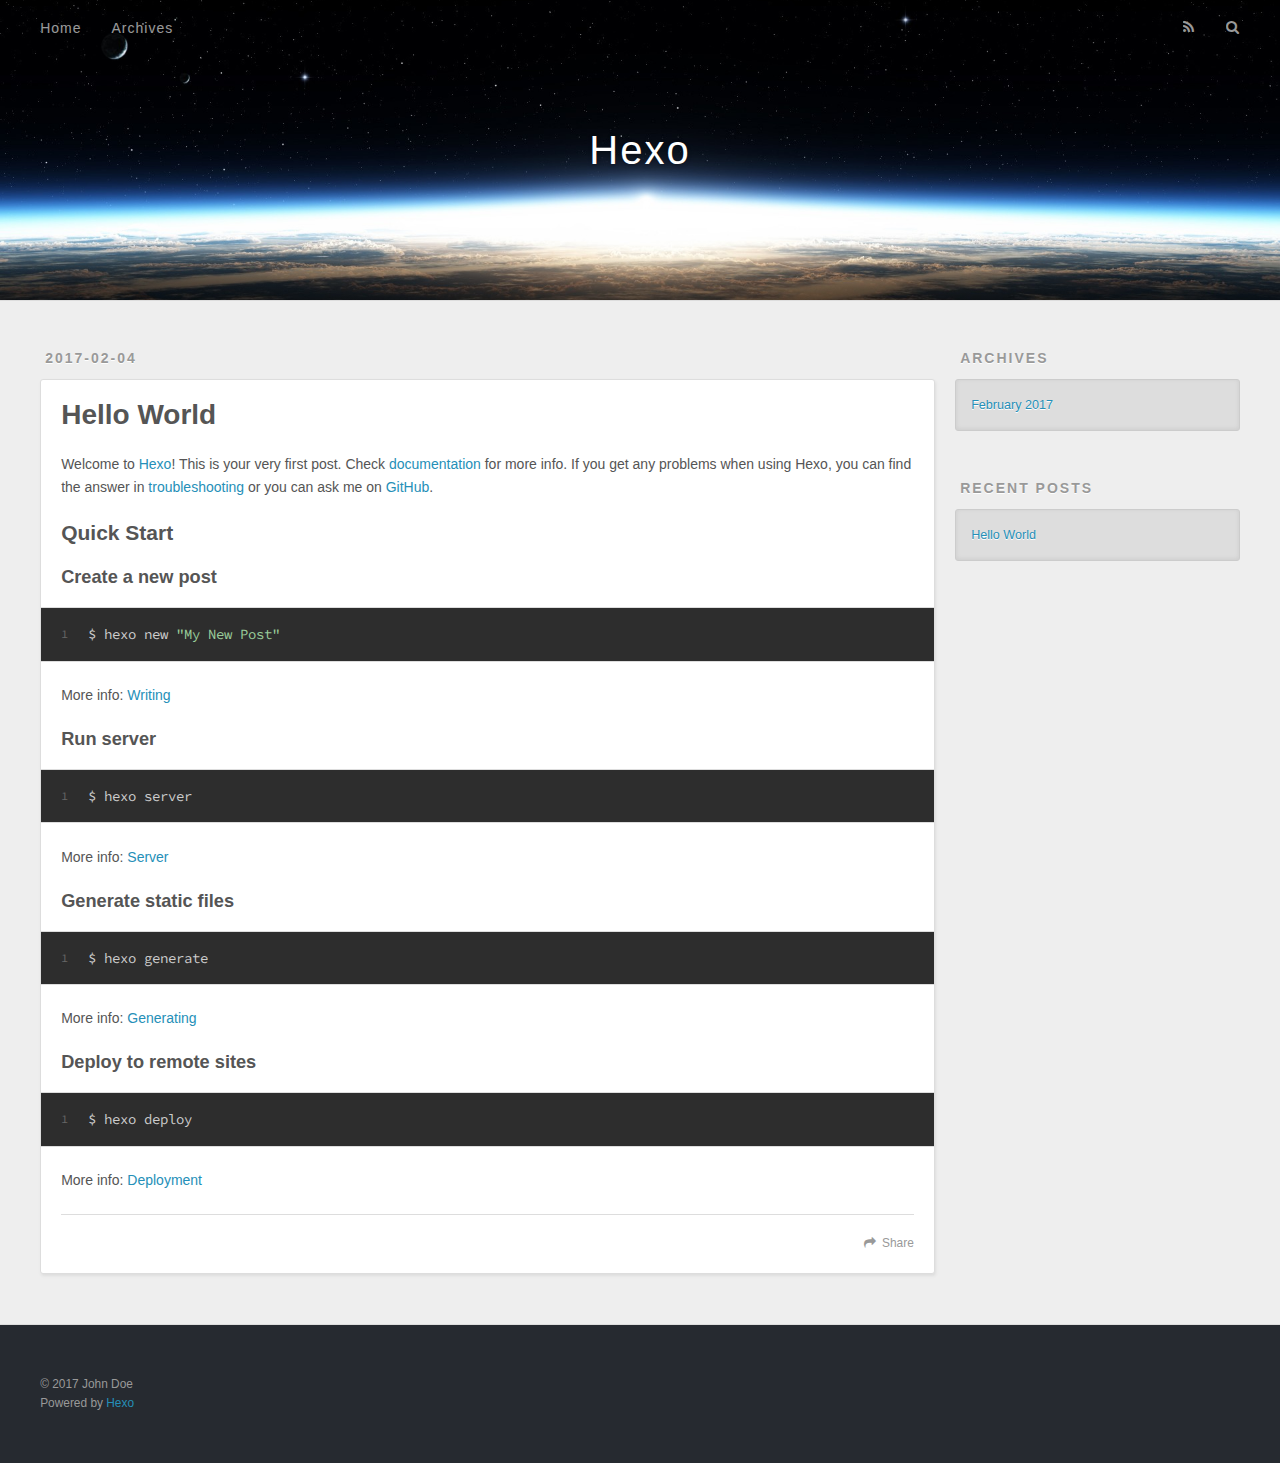
==== index.html @ 0892b1d1 "Site updated: 2017-02-04 20:42:36" ====
<!DOCTYPE html>
<html>
<head>
  <meta charset="utf-8">
  
  <title>Hexo</title>
  <meta name="viewport" content="width=device-width, initial-scale=1, maximum-scale=1">
  <meta property="og:type" content="website">
<meta property="og:title" content="Hexo">
<meta property="og:url" content="http://yoursite.com/index.html">
<meta property="og:site_name" content="Hexo">
<meta name="twitter:card" content="summary">
<meta name="twitter:title" content="Hexo">
  
    <link rel="alternate" href="/atom.xml" title="Hexo" type="application/atom+xml">
  
  
    <link rel="icon" href="/favicon.png">
  
  
    <link href="//fonts.googleapis.com/css?family=Source+Code+Pro" rel="stylesheet" type="text/css">
  
  <link rel="stylesheet" href="/css/style.css">
  

</head>

<body>
  <div id="container">
    <div id="wrap">
      <header id="header">
  <div id="banner"></div>
  <div id="header-outer" class="outer">
    <div id="header-title" class="inner">
      <h1 id="logo-wrap">
        <a href="/" id="logo">Hexo</a>
      </h1>
      
    </div>
    <div id="header-inner" class="inner">
      <nav id="main-nav">
        <a id="main-nav-toggle" class="nav-icon"></a>
        
          <a class="main-nav-link" href="/">Home</a>
        
          <a class="main-nav-link" href="/archives">Archives</a>
        
      </nav>
      <nav id="sub-nav">
        
          <a id="nav-rss-link" class="nav-icon" href="/atom.xml" title="RSS Feed"></a>
        
        <a id="nav-search-btn" class="nav-icon" title="Search"></a>
      </nav>
      <div id="search-form-wrap">
        <form action="//google.com/search" method="get" accept-charset="UTF-8" class="search-form"><input type="search" name="q" results="0" class="search-form-input" placeholder="Search"><button type="submit" class="search-form-submit">&#xF002;</button><input type="hidden" name="sitesearch" value="http://yoursite.com"></form>
      </div>
    </div>
  </div>
</header>
      <div class="outer">
        <section id="main">
  
    <article id="post-hello-world" class="article article-type-post" itemscope itemprop="blogPost">
  <div class="article-meta">
    <a href="/2017/02/04/hello-world/" class="article-date">
  <time datetime="2017-02-04T12:23:58.000Z" itemprop="datePublished">2017-02-04</time>
</a>
    
  </div>
  <div class="article-inner">
    
    
      <header class="article-header">
        
  
    <h1 itemprop="name">
      <a class="article-title" href="/2017/02/04/hello-world/">Hello World</a>
    </h1>
  

      </header>
    
    <div class="article-entry" itemprop="articleBody">
      
        <p>Welcome to <a href="https://hexo.io/" target="_blank" rel="external">Hexo</a>! This is your very first post. Check <a href="https://hexo.io/docs/" target="_blank" rel="external">documentation</a> for more info. If you get any problems when using Hexo, you can find the answer in <a href="https://hexo.io/docs/troubleshooting.html" target="_blank" rel="external">troubleshooting</a> or you can ask me on <a href="https://github.com/hexojs/hexo/issues" target="_blank" rel="external">GitHub</a>.</p>
<h2 id="Quick-Start"><a href="#Quick-Start" class="headerlink" title="Quick Start"></a>Quick Start</h2><h3 id="Create-a-new-post"><a href="#Create-a-new-post" class="headerlink" title="Create a new post"></a>Create a new post</h3><figure class="highlight bash"><table><tr><td class="gutter"><pre><div class="line">1</div></pre></td><td class="code"><pre><div class="line">$ hexo new <span class="string">"My New Post"</span></div></pre></td></tr></table></figure>
<p>More info: <a href="https://hexo.io/docs/writing.html" target="_blank" rel="external">Writing</a></p>
<h3 id="Run-server"><a href="#Run-server" class="headerlink" title="Run server"></a>Run server</h3><figure class="highlight bash"><table><tr><td class="gutter"><pre><div class="line">1</div></pre></td><td class="code"><pre><div class="line">$ hexo server</div></pre></td></tr></table></figure>
<p>More info: <a href="https://hexo.io/docs/server.html" target="_blank" rel="external">Server</a></p>
<h3 id="Generate-static-files"><a href="#Generate-static-files" class="headerlink" title="Generate static files"></a>Generate static files</h3><figure class="highlight bash"><table><tr><td class="gutter"><pre><div class="line">1</div></pre></td><td class="code"><pre><div class="line">$ hexo generate</div></pre></td></tr></table></figure>
<p>More info: <a href="https://hexo.io/docs/generating.html" target="_blank" rel="external">Generating</a></p>
<h3 id="Deploy-to-remote-sites"><a href="#Deploy-to-remote-sites" class="headerlink" title="Deploy to remote sites"></a>Deploy to remote sites</h3><figure class="highlight bash"><table><tr><td class="gutter"><pre><div class="line">1</div></pre></td><td class="code"><pre><div class="line">$ hexo deploy</div></pre></td></tr></table></figure>
<p>More info: <a href="https://hexo.io/docs/deployment.html" target="_blank" rel="external">Deployment</a></p>

      
    </div>
    <footer class="article-footer">
      <a data-url="http://yoursite.com/2017/02/04/hello-world/" data-id="ciyr8cd0h0000axyxjkwgjhy2" class="article-share-link">Share</a>
      
      
    </footer>
  </div>
  
</article>


  

</section>
        
          <aside id="sidebar">
  
    

  
    

  
    
  
    
  <div class="widget-wrap">
    <h3 class="widget-title">Archives</h3>
    <div class="widget">
      <ul class="archive-list"><li class="archive-list-item"><a class="archive-list-link" href="/archives/2017/02/">February 2017</a></li></ul>
    </div>
  </div>


  
    
  <div class="widget-wrap">
    <h3 class="widget-title">Recent Posts</h3>
    <div class="widget">
      <ul>
        
          <li>
            <a href="/2017/02/04/hello-world/">Hello World</a>
          </li>
        
      </ul>
    </div>
  </div>

  
</aside>
        
      </div>
      <footer id="footer">
  
  <div class="outer">
    <div id="footer-info" class="inner">
      &copy; 2017 John Doe<br>
      Powered by <a href="http://hexo.io/" target="_blank">Hexo</a>
    </div>
  </div>
</footer>
    </div>
    <nav id="mobile-nav">
  
    <a href="/" class="mobile-nav-link">Home</a>
  
    <a href="/archives" class="mobile-nav-link">Archives</a>
  
</nav>
    

<script src="//ajax.googleapis.com/ajax/libs/jquery/2.0.3/jquery.min.js"></script>


  <link rel="stylesheet" href="/fancybox/jquery.fancybox.css">
  <script src="/fancybox/jquery.fancybox.pack.js"></script>


<script src="/js/script.js"></script>

  </div>
</body>
</html>
---- css/style.css ----
body {
  width: 100%;
}
body:before,
body:after {
  content: "";
  display: table;
}
body:after {
  clear: both;
}
html,
body,
div,
span,
applet,
object,
iframe,
h1,
h2,
h3,
h4,
h5,
h6,
p,
blockquote,
pre,
a,
abbr,
acronym,
address,
big,
cite,
code,
del,
dfn,
em,
img,
ins,
kbd,
q,
s,
samp,
small,
strike,
strong,
sub,
sup,
tt,
var,
dl,
dt,
dd,
ol,
ul,
li,
fieldset,
form,
label,
legend,
table,
caption,
tbody,
tfoot,
thead,
tr,
th,
td {
  margin: 0;
  padding: 0;
  border: 0;
  outline: 0;
  font-weight: inherit;
  font-style: inherit;
  font-family: inherit;
  font-size: 100%;
  vertical-align: baseline;
}
body {
  line-height: 1;
  color: #000;
  background: #fff;
}
ol,
ul {
  list-style: none;
}
table {
  border-collapse: separate;
  border-spacing: 0;
  vertical-align: middle;
}
caption,
th,
td {
  text-align: left;
  font-weight: normal;
  vertical-align: middle;
}
a img {
  border: none;
}
input,
button {
  margin: 0;
  padding: 0;
}
input::-moz-focus-inner,
button::-moz-focus-inner {
  border: 0;
  padding: 0;
}
@font-face {
  font-family: FontAwesome;
  font-style: normal;
  font-weight: normal;
  src: url("fonts/fontawesome-webfont.eot?v=#4.0.3");
  src: url("fonts/fontawesome-webfont.eot?#iefix&v=#4.0.3") format("embedded-opentype"), url("fonts/fontawesome-webfont.woff?v=#4.0.3") format("woff"), url("fonts/fontawesome-webfont.ttf?v=#4.0.3") format("truetype"), url("fonts/fontawesome-webfont.svg#fontawesomeregular?v=#4.0.3") format("svg");
}
html,
body,
#container {
  height: 100%;
}
body {
  background: #eee;
  font: 14px "Helvetica Neue", Helvetica, Arial, sans-serif;
  -webkit-text-size-adjust: 100%;
}
.outer {
  max-width: 1220px;
  margin: 0 auto;
  padding: 0 20px;
}
.outer:before,
.outer:after {
  content: "";
  display: table;
}
.outer:after {
  clear: both;
}
.inner {
  display: inline;
  float: left;
  width: 98.33333333333333%;
  margin: 0 0.833333333333333%;
}
.left,
.alignleft {
  float: left;
}
.right,
.alignright {
  float: right;
}
.clear {
  clear: both;
}
#container {
  position: relative;
}
.mobile-nav-on {
  overflow: hidden;
}
#wrap {
  height: 100%;
  width: 100%;
  position: absolute;
  top: 0;
  left: 0;
  -webkit-transition: 0.2s ease-out;
  -moz-transition: 0.2s ease-out;
  -ms-transition: 0.2s ease-out;
  transition: 0.2s ease-out;
  z-index: 1;
  background: #eee;
}
.mobile-nav-on #wrap {
  left: 280px;
}
@media screen and (min-width: 768px) {
  #main {
    display: inline;
    float: left;
    width: 73.33333333333333%;
    margin: 0 0.833333333333333%;
  }
}
.article-date,
.article-category-link,
.archive-year,
.widget-title {
  text-decoration: none;
  text-transform: uppercase;
  letter-spacing: 2px;
  color: #999;
  margin-bottom: 1em;
  margin-left: 5px;
  line-height: 1em;
  text-shadow: 0 1px #fff;
  font-weight: bold;
}
.article-inner,
.archive-article-inner {
  background: #fff;
  -webkit-box-shadow: 1px 2px 3px #ddd;
  box-shadow: 1px 2px 3px #ddd;
  border: 1px solid #ddd;
  border-radius: 3px;
}
.article-entry h1,
.widget h1 {
  font-size: 2em;
}
.article-entry h2,
.widget h2 {
  font-size: 1.5em;
}
.article-entry h3,
.widget h3 {
  font-size: 1.3em;
}
.article-entry h4,
.widget h4 {
  font-size: 1.2em;
}
.article-entry h5,
.widget h5 {
  font-size: 1em;
}
.article-entry h6,
.widget h6 {
  font-size: 1em;
  color: #999;
}
.article-entry hr,
.widget hr {
  border: 1px dashed #ddd;
}
.article-entry strong,
.widget strong {
  font-weight: bold;
}
.article-entry em,
.widget em,
.article-entry cite,
.widget cite {
  font-style: italic;
}
.article-entry sup,
.widget sup,
.article-entry sub,
.widget sub {
  font-size: 0.75em;
  line-height: 0;
  position: relative;
  vertical-align: baseline;
}
.article-entry sup,
.widget sup {
  top: -0.5em;
}
.article-entry sub,
.widget sub {
  bottom: -0.2em;
}
.article-entry small,
.widget small {
  font-size: 0.85em;
}
.article-entry acronym,
.widget acronym,
.article-entry abbr,
.widget abbr {
  border-bottom: 1px dotted;
}
.article-entry ul,
.widget ul,
.article-entry ol,
.widget ol,
.article-entry dl,
.widget dl {
  margin: 0 20px;
  line-height: 1.6em;
}
.article-entry ul ul,
.widget ul ul,
.article-entry ol ul,
.widget ol ul,
.article-entry ul ol,
.widget ul ol,
.article-entry ol ol,
.widget ol ol {
  margin-top: 0;
  margin-bottom: 0;
}
.article-entry ul,
.widget ul {
  list-style: disc;
}
.article-entry ol,
.widget ol {
  list-style: decimal;
}
.article-entry dt,
.widget dt {
  font-weight: bold;
}
#header {
  height: 300px;
  position: relative;
  border-bottom: 1px solid #ddd;
}
#header:before,
#header:after {
  content: "";
  position: absolute;
  left: 0;
  right: 0;
  height: 40px;
}
#header:before {
  top: 0;
  background: -webkit-linear-gradient(rgba(0,0,0,0.2), transparent);
  background: -moz-linear-gradient(rgba(0,0,0,0.2), transparent);
  background: -ms-linear-gradient(rgba(0,0,0,0.2), transparent);
  background: linear-gradient(rgba(0,0,0,0.2), transparent);
}
#header:after {
  bottom: 0;
  background: -webkit-linear-gradient(transparent, rgba(0,0,0,0.2));
  background: -moz-linear-gradient(transparent, rgba(0,0,0,0.2));
  background: -ms-linear-gradient(transparent, rgba(0,0,0,0.2));
  background: linear-gradient(transparent, rgba(0,0,0,0.2));
}
#header-outer {
  height: 100%;
  position: relative;
}
#header-inner {
  position: relative;
  overflow: hidden;
}
#banner {
  position: absolute;
  top: 0;
  left: 0;
  width: 100%;
  height: 100%;
  background: url("images/banner.jpg") center #000;
  -webkit-background-size: cover;
  -moz-background-size: cover;
  background-size: cover;
  z-index: -1;
}
#header-title {
  text-align: center;
  height: 40px;
  position: absolute;
  top: 50%;
  left: 0;
  margin-top: -20px;
}
#logo,
#subtitle {
  text-decoration: none;
  color: #fff;
  font-weight: 300;
  text-shadow: 0 1px 4px rgba(0,0,0,0.3);
}
#logo {
  font-size: 40px;
  line-height: 40px;
  letter-spacing: 2px;
}
#subtitle {
  font-size: 16px;
  line-height: 16px;
  letter-spacing: 1px;
}
#subtitle-wrap {
  margin-top: 16px;
}
#main-nav {
  float: left;
  margin-left: -15px;
}
.nav-icon,
.main-nav-link {
  float: left;
  color: #fff;
  opacity: 0.6;
  text-decoration: none;
  text-shadow: 0 1px rgba(0,0,0,0.2);
  -webkit-transition: opacity 0.2s;
  -moz-transition: opacity 0.2s;
  -ms-transition: opacity 0.2s;
  transition: opacity 0.2s;
  display: block;
  padding: 20px 15px;
}
.nav-icon:hover,
.main-nav-link:hover {
  opacity: 1;
}
.nav-icon {
  font-family: FontAwesome;
  text-align: center;
  font-size: 14px;
  width: 14px;
  height: 14px;
  padding: 20px 15px;
  position: relative;
  cursor: pointer;
}
.main-nav-link {
  font-weight: 300;
  letter-spacing: 1px;
}
@media screen and (max-width: 479px) {
  .main-nav-link {
    display: none;
  }
}
#main-nav-toggle {
  display: none;
}
#main-nav-toggle:before {
  content: "\f0c9";
}
@media screen and (max-width: 479px) {
  #main-nav-toggle {
    display: block;
  }
}
#sub-nav {
  float: right;
  margin-right: -15px;
}
#nav-rss-link:before {
  content: "\f09e";
}
#nav-search-btn:before {
  content: "\f002";
}
#search-form-wrap {
  position: absolute;
  top: 15px;
  width: 150px;
  height: 30px;
  right: -150px;
  opacity: 0;
  -webkit-transition: 0.2s ease-out;
  -moz-transition: 0.2s ease-out;
  -ms-transition: 0.2s ease-out;
  transition: 0.2s ease-out;
}
#search-form-wrap.on {
  opacity: 1;
  right: 0;
}
@media screen and (max-width: 479px) {
  #search-form-wrap {
    width: 100%;
    right: -100%;
  }
}
.search-form {
  position: absolute;
  top: 0;
  left: 0;
  right: 0;
  background: #fff;
  padding: 5px 15px;
  border-radius: 15px;
  -webkit-box-shadow: 0 0 10px rgba(0,0,0,0.3);
  box-shadow: 0 0 10px rgba(0,0,0,0.3);
}
.search-form-input {
  border: none;
  background: none;
  color: #555;
  width: 100%;
  font: 13px "Helvetica Neue", Helvetica, Arial, sans-serif;
  outline: none;
}
.search-form-input::-webkit-search-results-decoration,
.search-form-input::-webkit-search-cancel-button {
  -webkit-appearance: none;
}
.search-form-submit {
  position: absolute;
  top: 50%;
  right: 10px;
  margin-top: -7px;
  font: 13px FontAwesome;
  border: none;
  background: none;
  color: #bbb;
  cursor: pointer;
}
.search-form-submit:hover,
.search-form-submit:focus {
  color: #777;
}
.article {
  margin: 50px 0;
}
.article-inner {
  overflow: hidden;
}
.article-meta:before,
.article-meta:after {
  content: "";
  display: table;
}
.article-meta:after {
  clear: both;
}
.article-date {
  float: left;
}
.article-category {
  float: left;
  line-height: 1em;
  color: #ccc;
  text-shadow: 0 1px #fff;
  margin-left: 8px;
}
.article-category:before {
  content: "\2022";
}
.article-category-link {
  margin: 0 12px 1em;
}
.article-header {
  padding: 20px 20px 0;
}
.article-title {
  text-decoration: none;
  font-size: 2em;
  font-weight: bold;
  color: #555;
  line-height: 1.1em;
  -webkit-transition: color 0.2s;
  -moz-transition: color 0.2s;
  -ms-transition: color 0.2s;
  transition: color 0.2s;
}
a.article-title:hover {
  color: #258fb8;
}
.article-entry {
  color: #555;
  padding: 0 20px;
}
.article-entry:before,
.article-entry:after {
  content: "";
  display: table;
}
.article-entry:after {
  clear: both;
}
.article-entry p,
.article-entry table {
  line-height: 1.6em;
  margin: 1.6em 0;
}
.article-entry h1,
.article-entry h2,
.article-entry h3,
.article-entry h4,
.article-entry h5,
.article-entry h6 {
  font-weight: bold;
}
.article-entry h1,
.article-entry h2,
.article-entry h3,
.article-entry h4,
.article-entry h5,
.article-entry h6 {
  line-height: 1.1em;
  margin: 1.1em 0;
}
.article-entry a {
  color: #258fb8;
  text-decoration: none;
}
.article-entry a:hover {
  text-decoration: underline;
}
.article-entry ul,
.article-entry ol,
.article-entry dl {
  margin-top: 1.6em;
  margin-bottom: 1.6em;
}
.article-entry img,
.article-entry video {
  max-width: 100%;
  height: auto;
  display: block;
  margin: auto;
}
.article-entry iframe {
  border: none;
}
.article-entry table {
  width: 100%;
  border-collapse: collapse;
  border-spacing: 0;
}
.article-entry th {
  font-weight: bold;
  border-bottom: 3px solid #ddd;
  padding-bottom: 0.5em;
}
.article-entry td {
  border-bottom: 1px solid #ddd;
  padding: 10px 0;
}
.article-entry blockquote {
  font-family: Georgia, "Times New Roman", serif;
  font-size: 1.4em;
  margin: 1.6em 20px;
  text-align: center;
}
.article-entry blockquote footer {
  font-size: 14px;
  margin: 1.6em 0;
  font-family: "Helvetica Neue", Helvetica, Arial, sans-serif;
}
.article-entry blockquote footer cite:before {
  content: "—";
  padding: 0 0.5em;
}
.article-entry .pullquote {
  text-align: left;
  width: 45%;
  margin: 0;
}
.article-entry .pullquote.left {
  margin-left: 0.5em;
  margin-right: 1em;
}
.article-entry .pullquote.right {
  margin-right: 0.5em;
  margin-left: 1em;
}
.article-entry .caption {
  color: #999;
  display: block;
  font-size: 0.9em;
  margin-top: 0.5em;
  position: relative;
  text-align: center;
}
.article-entry .video-container {
  position: relative;
  padding-top: 56.25%;
  height: 0;
  overflow: hidden;
}
.article-entry .video-container iframe,
.article-entry .video-container object,
.article-entry .video-container embed {
  position: absolute;
  top: 0;
  left: 0;
  width: 100%;
  height: 100%;
  margin-top: 0;
}
.article-more-link a {
  display: inline-block;
  line-height: 1em;
  padding: 6px 15px;
  border-radius: 15px;
  background: #eee;
  color: #999;
  text-shadow: 0 1px #fff;
  text-decoration: none;
}
.article-more-link a:hover {
  background: #258fb8;
  color: #fff;
  text-decoration: none;
  text-shadow: 0 1px #1e7293;
}
.article-footer {
  font-size: 0.85em;
  line-height: 1.6em;
  border-top: 1px solid #ddd;
  padding-top: 1.6em;
  margin: 0 20px 20px;
}
.article-footer:before,
.article-footer:after {
  content: "";
  display: table;
}
.article-footer:after {
  clear: both;
}
.article-footer a {
  color: #999;
  text-decoration: none;
}
.article-footer a:hover {
  color: #555;
}
.article-tag-list-item {
  float: left;
  margin-right: 10px;
}
.article-tag-list-link:before {
  content: "#";
}
.article-comment-link {
  float: right;
}
.article-comment-link:before {
  content: "\f075";
  font-family: FontAwesome;
  padding-right: 8px;
}
.article-share-link {
  cursor: pointer;
  float: right;
  margin-left: 20px;
}
.article-share-link:before {
  content: "\f064";
  font-family: FontAwesome;
  padding-right: 6px;
}
#article-nav {
  position: relative;
}
#article-nav:before,
#article-nav:after {
  content: "";
  display: table;
}
#article-nav:after {
  clear: both;
}
@media screen and (min-width: 768px) {
  #article-nav {
    margin: 50px 0;
  }
  #article-nav:before {
    width: 8px;
    height: 8px;
    position: absolute;
    top: 50%;
    left: 50%;
    margin-top: -4px;
    margin-left: -4px;
    content: "";
    border-radius: 50%;
    background: #ddd;
    -webkit-box-shadow: 0 1px 2px #fff;
    box-shadow: 0 1px 2px #fff;
  }
}
.article-nav-link-wrap {
  text-decoration: none;
  text-shadow: 0 1px #fff;
  color: #999;
  -webkit-box-sizing: border-box;
  -moz-box-sizing: border-box;
  box-sizing: border-box;
  margin-top: 50px;
  text-align: center;
  display: block;
}
.article-nav-link-wrap:hover {
  color: #555;
}
@media screen and (min-width: 768px) {
  .article-nav-link-wrap {
    width: 50%;
    margin-top: 0;
  }
}
@media screen and (min-width: 768px) {
  #article-nav-newer {
    float: left;
    text-align: right;
    padding-right: 20px;
  }
}
@media screen and (min-width: 768px) {
  #article-nav-older {
    float: right;
    text-align: left;
    padding-left: 20px;
  }
}
.article-nav-caption {
  text-transform: uppercase;
  letter-spacing: 2px;
  color: #ddd;
  line-height: 1em;
  font-weight: bold;
}
#article-nav-newer .article-nav-caption {
  margin-right: -2px;
}
.article-nav-title {
  font-size: 0.85em;
  line-height: 1.6em;
  margin-top: 0.5em;
}
.article-share-box {
  position: absolute;
  display: none;
  background: #fff;
  -webkit-box-shadow: 1px 2px 10px rgba(0,0,0,0.2);
  box-shadow: 1px 2px 10px rgba(0,0,0,0.2);
  border-radius: 3px;
  margin-left: -145px;
  overflow: hidden;
  z-index: 1;
}
.article-share-box.on {
  display: block;
}
.article-share-input {
  width: 100%;
  background: none;
  -webkit-box-sizing: border-box;
  -moz-box-sizing: border-box;
  box-sizing: border-box;
  font: 14px "Helvetica Neue", Helvetica, Arial, sans-serif;
  padding: 0 15px;
  color: #555;
  outline: none;
  border: 1px solid #ddd;
  border-radius: 3px 3px 0 0;
  height: 36px;
  line-height: 36px;
}
.article-share-links {
  background: #eee;
}
.article-share-links:before,
.article-share-links:after {
  content: "";
  display: table;
}
.article-share-links:after {
  clear: both;
}
.article-share-twitter,
.article-share-facebook,
.article-share-pinterest,
.article-share-google {
  width: 50px;
  height: 36px;
  display: block;
  float: left;
  position: relative;
  color: #999;
  text-shadow: 0 1px #fff;
}
.article-share-twitter:before,
.article-share-facebook:before,
.article-share-pinterest:before,
.article-share-google:before {
  font-size: 20px;
  font-family: FontAwesome;
  width: 20px;
  height: 20px;
  position: absolute;
  top: 50%;
  left: 50%;
  margin-top: -10px;
  margin-left: -10px;
  text-align: center;
}
.article-share-twitter:hover,
.article-share-facebook:hover,
.article-share-pinterest:hover,
.article-share-google:hover {
  color: #fff;
}
.article-share-twitter:before {
  content: "\f099";
}
.article-share-twitter:hover {
  background: #00aced;
  text-shadow: 0 1px #008abe;
}
.article-share-facebook:before {
  content: "\f09a";
}
.article-share-facebook:hover {
  background: #3b5998;
  text-shadow: 0 1px #2f477a;
}
.article-share-pinterest:before {
  content: "\f0d2";
}
.article-share-pinterest:hover {
  background: #cb2027;
  text-shadow: 0 1px #a21a1f;
}
.article-share-google:before {
  content: "\f0d5";
}
.article-share-google:hover {
  background: #dd4b39;
  text-shadow: 0 1px #be3221;
}
.article-gallery {
  background: #000;
  position: relative;
}
.article-gallery-photos {
  position: relative;
  overflow: hidden;
}
.article-gallery-img {
  display: none;
  max-width: 100%;
}
.article-gallery-img:first-child {
  display: block;
}
.article-gallery-img.loaded {
  position: absolute;
  display: block;
}
.article-gallery-img img {
  display: block;
  max-width: 100%;
  margin: 0 auto;
}
#comments {
  background: #fff;
  -webkit-box-shadow: 1px 2px 3px #ddd;
  box-shadow: 1px 2px 3px #ddd;
  padding: 20px;
  border: 1px solid #ddd;
  border-radius: 3px;
  margin: 50px 0;
}
#comments a {
  color: #258fb8;
}
.archives-wrap {
  margin: 50px 0;
}
.archives:before,
.archives:after {
  content: "";
  display: table;
}
.archives:after {
  clear: both;
}
.archive-year-wrap {
  margin-bottom: 1em;
}
.archives {
  -webkit-column-gap: 10px;
  -moz-column-gap: 10px;
  column-gap: 10px;
}
@media screen and (min-width: 480px) and (max-width: 767px) {
  .archives {
    -webkit-column-count: 2;
    -moz-column-count: 2;
    column-count: 2;
  }
}
@media screen and (min-width: 768px) {
  .archives {
    -webkit-column-count: 3;
    -moz-column-count: 3;
    column-count: 3;
  }
}
.archive-article {
  -webkit-column-break-inside: avoid;
  page-break-inside: avoid;
  overflow: hidden;
  break-inside: avoid-column;
}
.archive-article-inner {
  padding: 10px;
  margin-bottom: 15px;
}
.archive-article-title {
  text-decoration: none;
  font-weight: bold;
  color: #555;
  -webkit-transition: color 0.2s;
  -moz-transition: color 0.2s;
  -ms-transition: color 0.2s;
  transition: color 0.2s;
  line-height: 1.6em;
}
.archive-article-title:hover {
  color: #258fb8;
}
.archive-article-footer {
  margin-top: 1em;
}
.archive-article-date {
  color: #999;
  text-decoration: none;
  font-size: 0.85em;
  line-height: 1em;
  margin-bottom: 0.5em;
  display: block;
}
#page-nav {
  margin: 50px auto;
  background: #fff;
  -webkit-box-shadow: 1px 2px 3px #ddd;
  box-shadow: 1px 2px 3px #ddd;
  border: 1px solid #ddd;
  border-radius: 3px;
  text-align: center;
  color: #999;
  overflow: hidden;
}
#page-nav:before,
#page-nav:after {
  content: "";
  display: table;
}
#page-nav:after {
  clear: both;
}
#page-nav a,
#page-nav span {
  padding: 10px 20px;
  line-height: 1;
  height: 2ex;
}
#page-nav a {
  color: #999;
  text-decoration: none;
}
#page-nav a:hover {
  background: #999;
  color: #fff;
}
#page-nav .prev {
  float: left;
}
#page-nav .next {
  float: right;
}
#page-nav .page-number {
  display: inline-block;
}
@media screen and (max-width: 479px) {
  #page-nav .page-number {
    display: none;
  }
}
#page-nav .current {
  color: #555;
  font-weight: bold;
}
#page-nav .space {
  color: #ddd;
}
#footer {
  background: #262a30;
  padding: 50px 0;
  border-top: 1px solid #ddd;
  color: #999;
}
#footer a {
  color: #258fb8;
  text-decoration: none;
}
#footer a:hover {
  text-decoration: underline;
}
#footer-info {
  line-height: 1.6em;
  font-size: 0.85em;
}
.article-entry pre,
.article-entry .highlight {
  background: #2d2d2d;
  margin: 0 -20px;
  padding: 15px 20px;
  border-style: solid;
  border-color: #ddd;
  border-width: 1px 0;
  overflow: auto;
  color: #ccc;
  line-height: 22.400000000000002px;
}
.article-entry .highlight .gutter pre,
.article-entry .gist .gist-file .gist-data .line-numbers {
  color: #666;
  font-size: 0.85em;
}
.article-entry pre,
.article-entry code {
  font-family: "Source Code Pro", Consolas, Monaco, Menlo, Consolas, monospace;
}
.article-entry code {
  background: #eee;
  text-shadow: 0 1px #fff;
  padding: 0 0.3em;
}
.article-entry pre code {
  background: none;
  text-shadow: none;
  padding: 0;
}
.article-entry .highlight pre {
  border: none;
  margin: 0;
  padding: 0;
}
.article-entry .highlight table {
  margin: 0;
  width: auto;
}
.article-entry .highlight td {
  border: none;
  padding: 0;
}
.article-entry .highlight figcaption {
  font-size: 0.85em;
  color: #999;
  line-height: 1em;
  margin-bottom: 1em;
}
.article-entry .highlight figcaption:before,
.article-entry .highlight figcaption:after {
  content: "";
  display: table;
}
.article-entry .highlight figcaption:after {
  clear: both;
}
.article-entry .highlight figcaption a {
  float: right;
}
.article-entry .highlight .gutter pre {
  text-align: right;
  padding-right: 20px;
}
.article-entry .highlight .line {
  height: 22.400000000000002px;
}
.article-entry .highlight .line.marked {
  background: #515151;
}
.article-entry .gist {
  margin: 0 -20px;
  border-style: solid;
  border-color: #ddd;
  border-width: 1px 0;
  background: #2d2d2d;
  padding: 15px 20px 15px 0;
}
.article-entry .gist .gist-file {
  border: none;
  font-family: "Source Code Pro", Consolas, Monaco, Menlo, Consolas, monospace;
  margin: 0;
}
.article-entry .gist .gist-file .gist-data {
  background: none;
  border: none;
}
.article-entry .gist .gist-file .gist-data .line-numbers {
  background: none;
  border: none;
  padding: 0 20px 0 0;
}
.article-entry .gist .gist-file .gist-data .line-data {
  padding: 0 !important;
}
.article-entry .gist .gist-file .highlight {
  margin: 0;
  padding: 0;
  border: none;
}
.article-entry .gist .gist-file .gist-meta {
  background: #2d2d2d;
  color: #999;
  font: 0.85em "Helvetica Neue", Helvetica, Arial, sans-serif;
  text-shadow: 0 0;
  padding: 0;
  margin-top: 1em;
  margin-left: 20px;
}
.article-entry .gist .gist-file .gist-meta a {
  color: #258fb8;
  font-weight: normal;
}
.article-entry .gist .gist-file .gist-meta a:hover {
  text-decoration: underline;
}
pre .comment,
pre .title {
  color: #999;
}
pre .variable,
pre .attribute,
pre .tag,
pre .regexp,
pre .ruby .constant,
pre .xml .tag .title,
pre .xml .pi,
pre .xml .doctype,
pre .html .doctype,
pre .css .id,
pre .css .class,
pre .css .pseudo {
  color: #f2777a;
}
pre .number,
pre .preprocessor,
pre .built_in,
pre .literal,
pre .params,
pre .constant {
  color: #f99157;
}
pre .class,
pre .ruby .class .title,
pre .css .rules .attribute {
  color: #9c9;
}
pre .string,
pre .value,
pre .inheritance,
pre .header,
pre .ruby .symbol,
pre .xml .cdata {
  color: #9c9;
}
pre .css .hexcolor {
  color: #6cc;
}
pre .function,
pre .python .decorator,
pre .python .title,
pre .ruby .function .title,
pre .ruby .title .keyword,
pre .perl .sub,
pre .javascript .title,
pre .coffeescript .title {
  color: #69c;
}
pre .keyword,
pre .javascript .function {
  color: #c9c;
}
@media screen and (max-width: 479px) {
  #mobile-nav {
    position: absolute;
    top: 0;
    left: 0;
    width: 280px;
    height: 100%;
    background: #191919;
    border-right: 1px solid #fff;
  }
}
@media screen and (max-width: 479px) {
  .mobile-nav-link {
    display: block;
    color: #999;
    text-decoration: none;
    padding: 15px 20px;
    font-weight: bold;
  }
  .mobile-nav-link:hover {
    color: #fff;
  }
}
@media screen and (min-width: 768px) {
  #sidebar {
    display: inline;
    float: left;
    width: 23.333333333333332%;
    margin: 0 0.833333333333333%;
  }
}
.widget-wrap {
  margin: 50px 0;
}
.widget {
  color: #777;
  text-shadow: 0 1px #fff;
  background: #ddd;
  -webkit-box-shadow: 0 -1px 4px #ccc inset;
  box-shadow: 0 -1px 4px #ccc inset;
  border: 1px solid #ccc;
  padding: 15px;
  border-radius: 3px;
}
.widget a {
  color: #258fb8;
  text-decoration: none;
}
.widget a:hover {
  text-decoration: underline;
}
.widget ul ul,
.widget ol ul,
.widget dl ul,
.widget ul ol,
.widget ol ol,
.widget dl ol,
.widget ul dl,
.widget ol dl,
.widget dl dl {
  margin-left: 15px;
  list-style: disc;
}
.widget {
  line-height: 1.6em;
  word-wrap: break-word;
  font-size: 0.9em;
}
.widget ul,
.widget ol {
  list-style: none;
  margin: 0;
}
.widget ul ul,
.widget ol ul,
.widget ul ol,
.widget ol ol {
  margin: 0 20px;
}
.widget ul ul,
.widget ol ul {
  list-style: disc;
}
.widget ul ol,
.widget ol ol {
  list-style: decimal;
}
.category-list-count,
.tag-list-count,
.archive-list-count {
  padding-left: 5px;
  color: #999;
  font-size: 0.85em;
}
.category-list-count:before,
.tag-list-count:before,
.archive-list-count:before {
  content: "(";
}
.category-list-count:after,
.tag-list-count:after,
.archive-list-count:after {
  content: ")";
}
.tagcloud a {
  margin-right: 5px;
  display: inline-block;
}
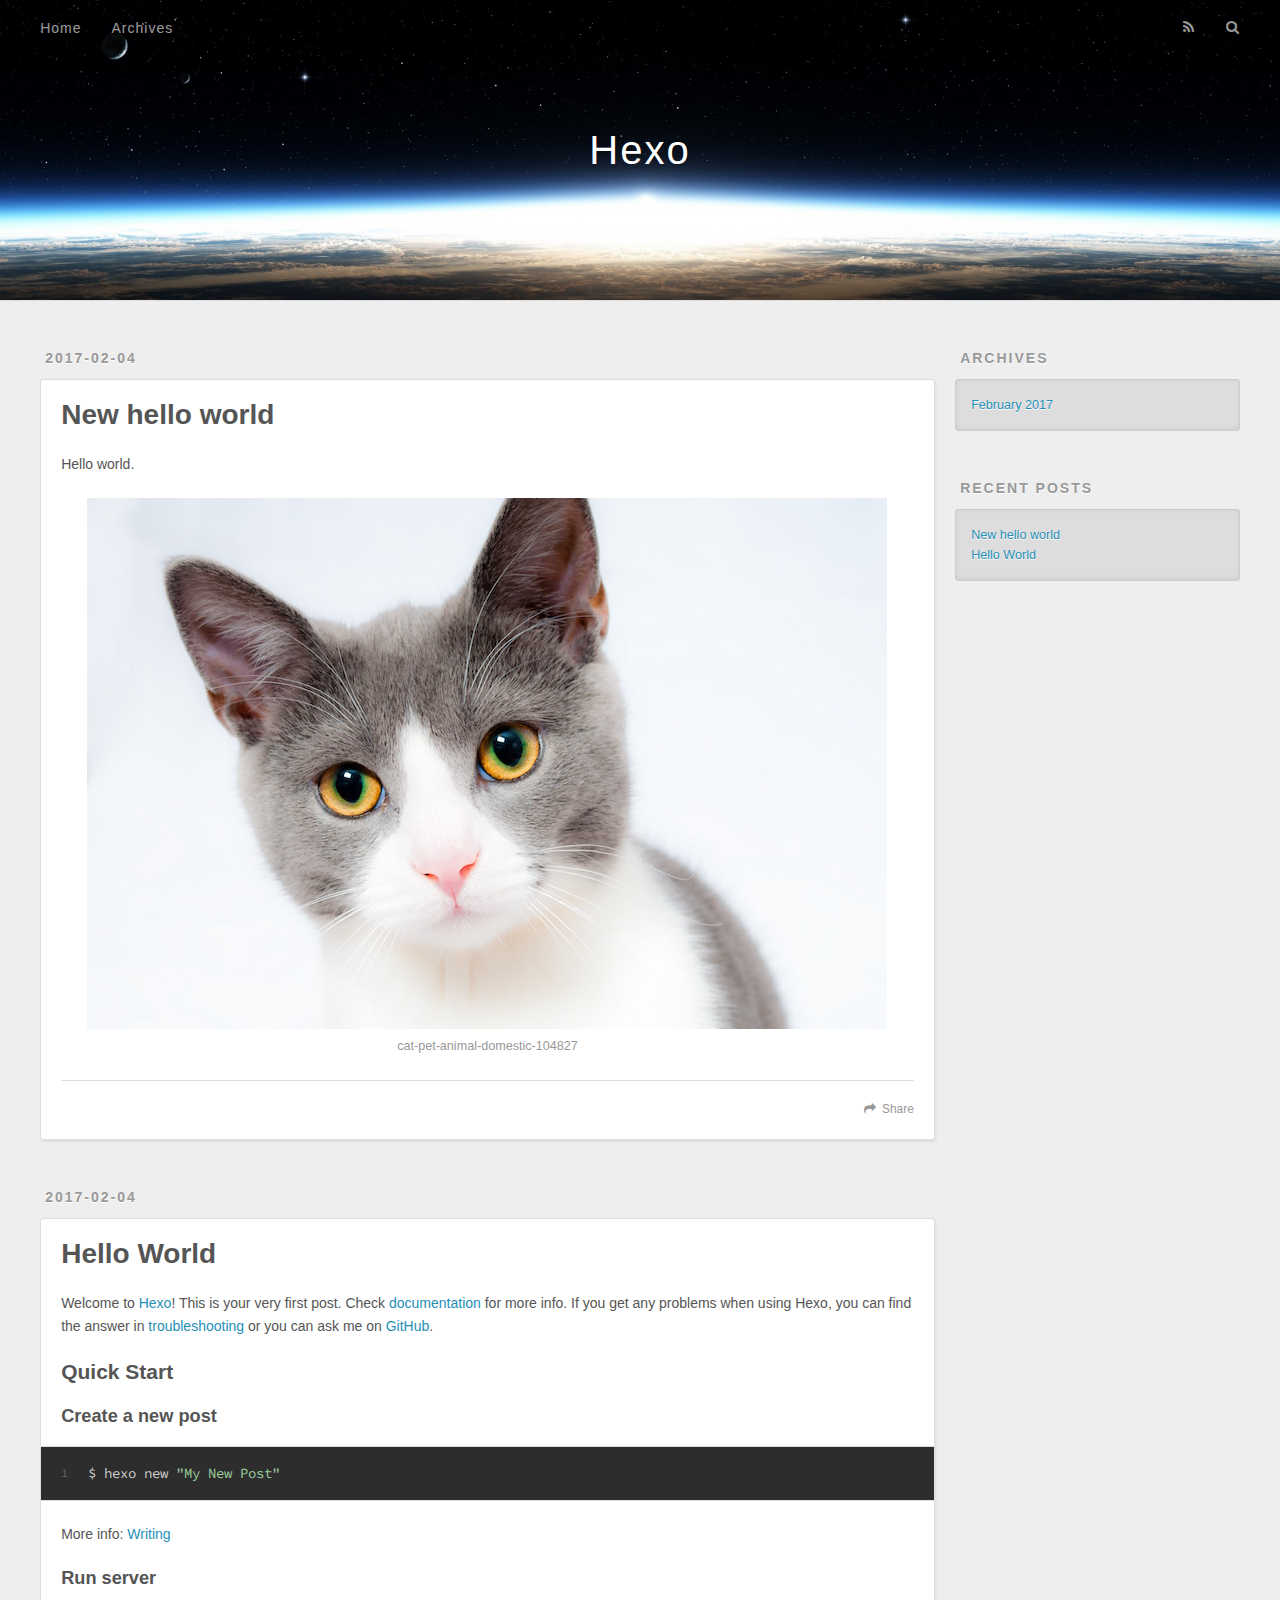
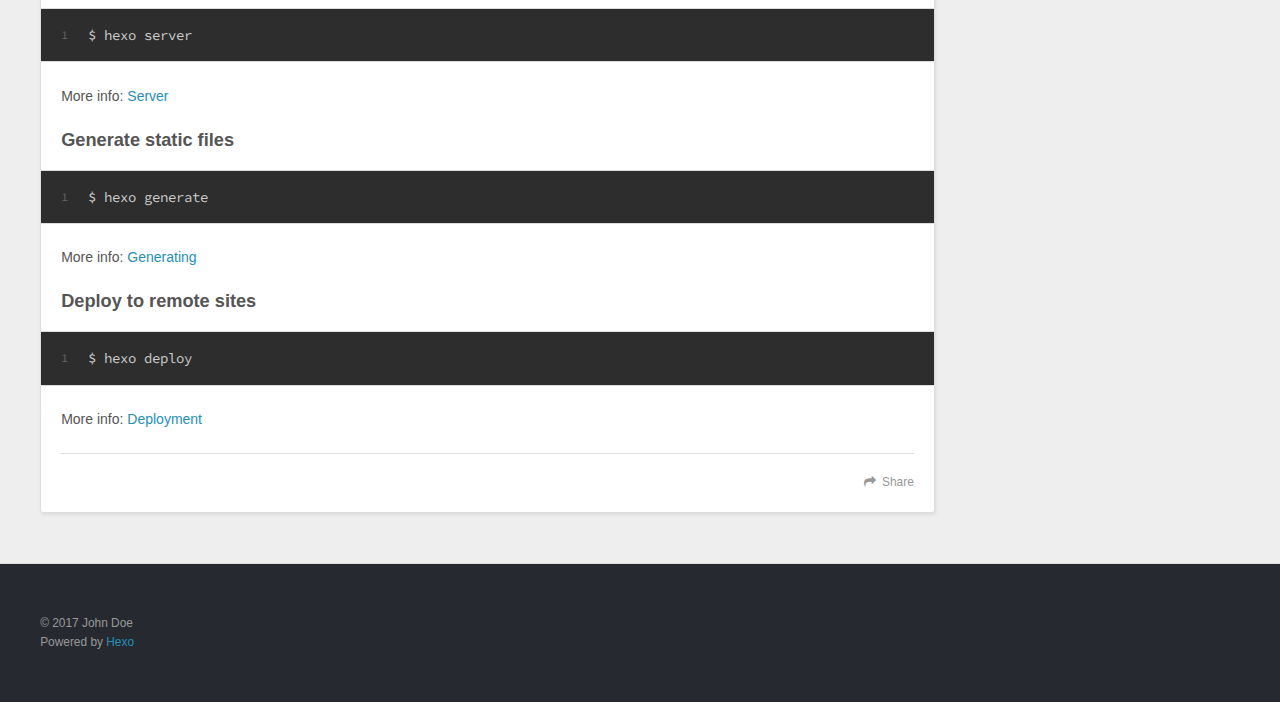
==== commit a2543c0e: "Site updated: 2017-02-04 21:02:53" ====
--- a/index.html
+++ b/index.html
@@ -61,6 +61,44 @@
       <div class="outer">
         <section id="main">
   
+    <article id="post-new-hello-world" class="article article-type-post" itemscope itemprop="blogPost">
+  <div class="article-meta">
+    <a href="/2017/02/04/new-hello-world/" class="article-date">
+  <time datetime="2017-02-04T12:48:55.000Z" itemprop="datePublished">2017-02-04</time>
+</a>
+    
+  </div>
+  <div class="article-inner">
+    
+    
+      <header class="article-header">
+        
+  
+    <h1 itemprop="name">
+      <a class="article-title" href="/2017/02/04/new-hello-world/">New hello world</a>
+    </h1>
+  
+
+      </header>
+    
+    <div class="article-entry" itemprop="articleBody">
+      
+        <p>Hello world. </p>
+<p><img src="/media/cat-pet-animal-domestic-104827.jpeg" alt="cat-pet-animal-domestic-104827"></p>
+
+      
+    </div>
+    <footer class="article-footer">
+      <a data-url="http://yoursite.com/2017/02/04/new-hello-world/" data-id="ciyr92g5b0001lnyxnu69ww7y" class="article-share-link">Share</a>
+      
+      
+    </footer>
+  </div>
+  
+</article>
+
+
+  
     <article id="post-hello-world" class="article article-type-post" itemscope itemprop="blogPost">
   <div class="article-meta">
     <a href="/2017/02/04/hello-world/" class="article-date">
@@ -96,7 +134,7 @@
       
     </div>
     <footer class="article-footer">
-      <a data-url="http://yoursite.com/2017/02/04/hello-world/" data-id="ciyr8cd0h0000axyxjkwgjhy2" class="article-share-link">Share</a>
+      <a data-url="http://yoursite.com/2017/02/04/hello-world/" data-id="ciyr92g570000lnyxqb4a5qzx" class="article-share-link">Share</a>
       
       
     </footer>
@@ -136,6 +174,10 @@
       <ul>
         
           <li>
+            <a href="/2017/02/04/new-hello-world/">New hello world</a>
+          </li>
+        
+          <li>
             <a href="/2017/02/04/hello-world/">Hello World</a>
           </li>
         
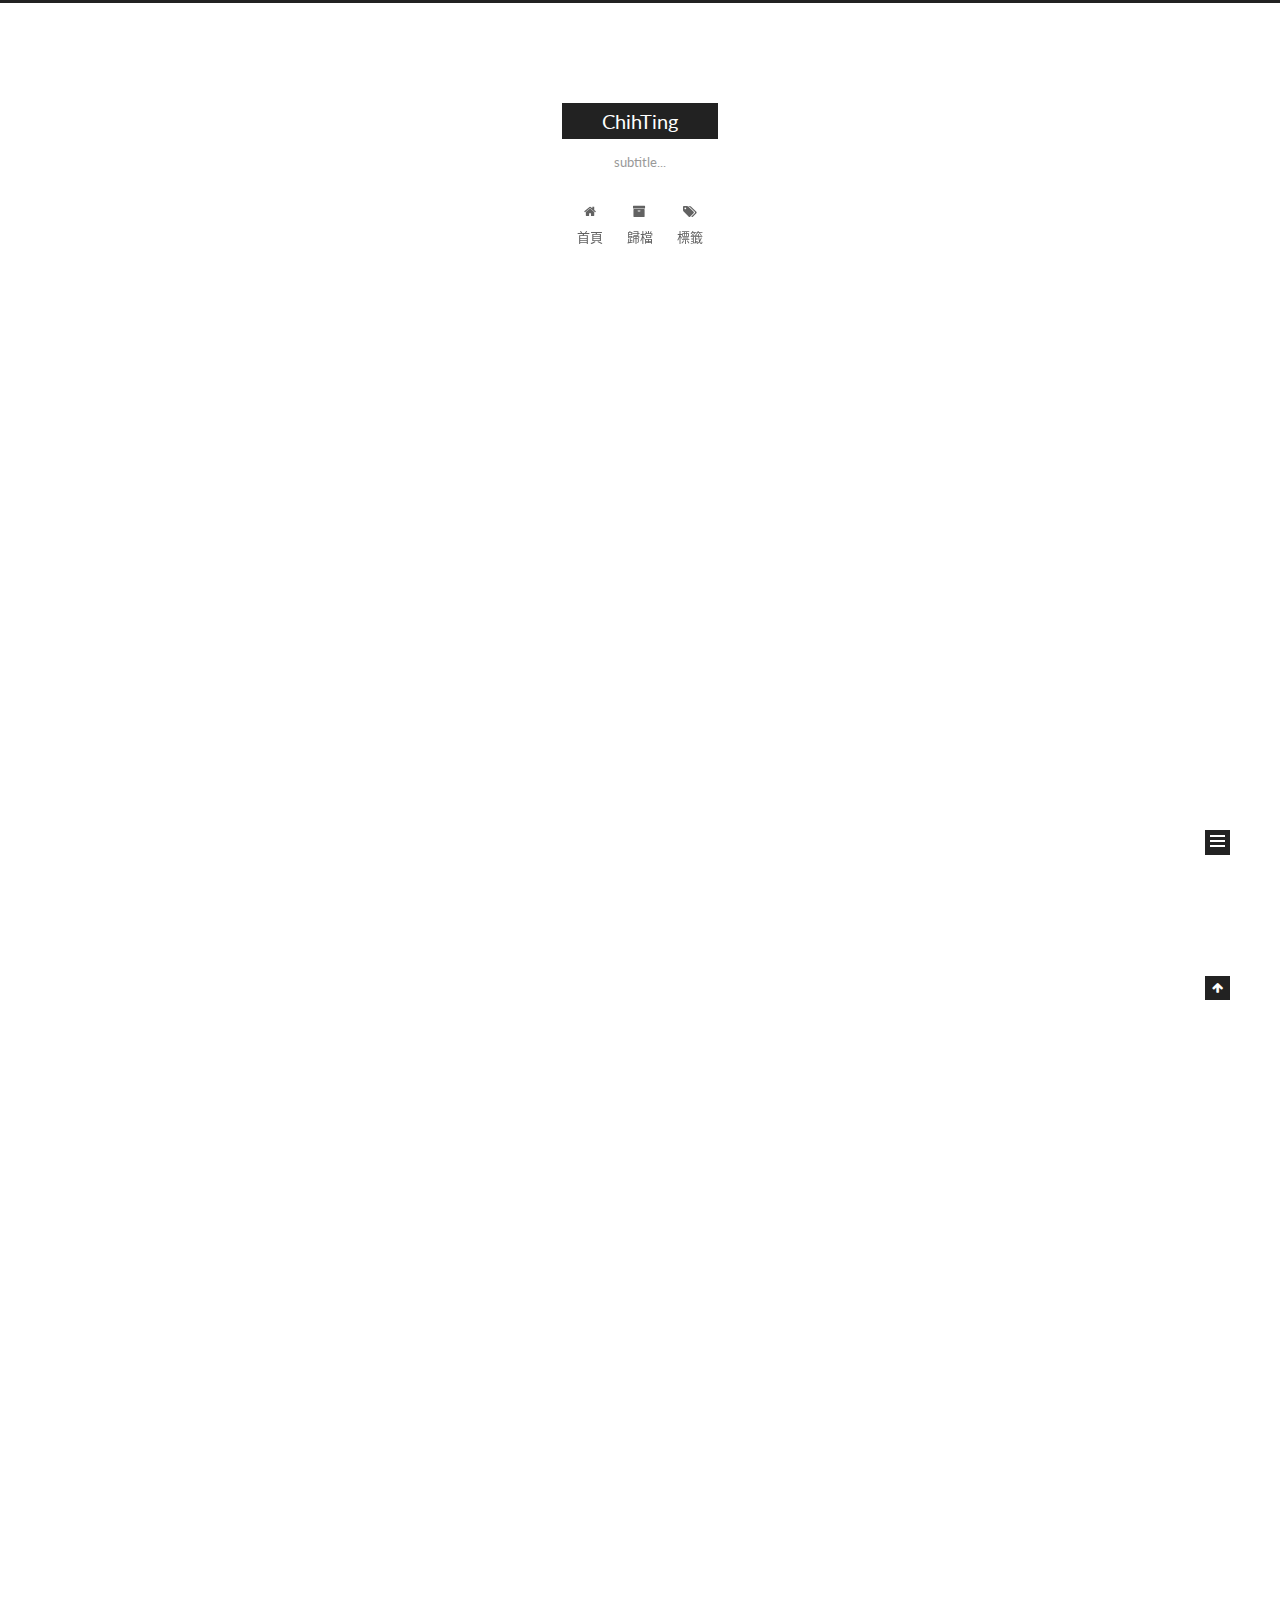
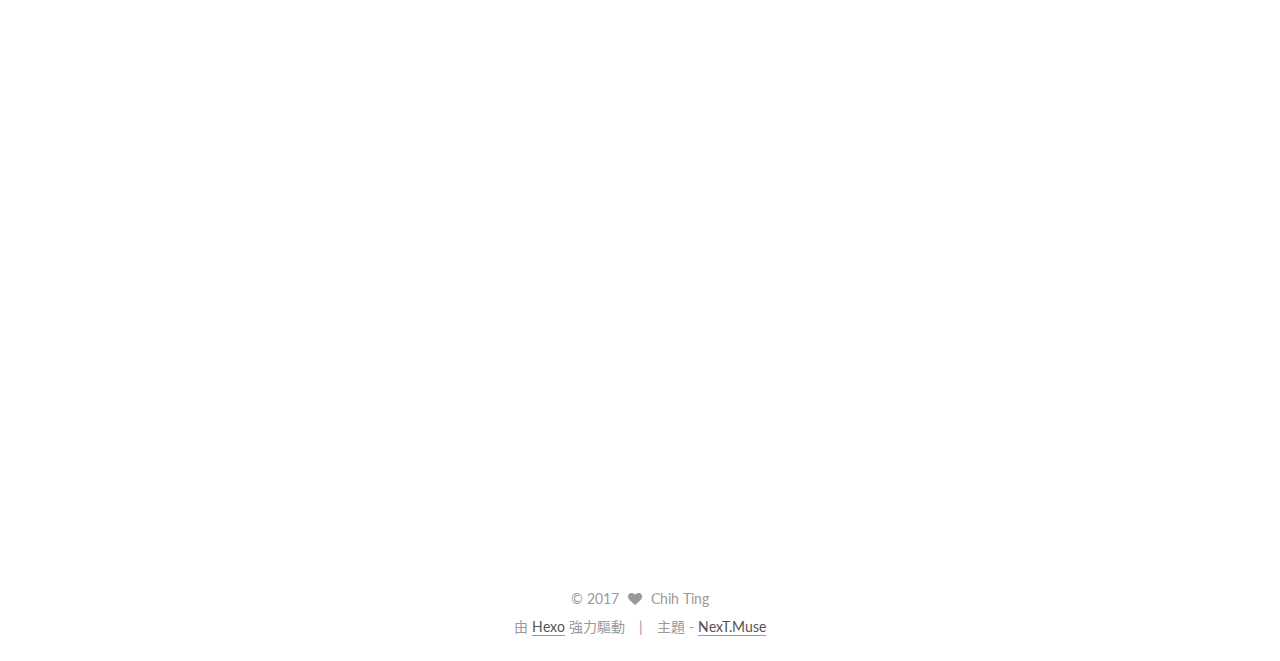
==== commit b3e585f9: "Site updated: 2017-02-04 21:16:15" ====
--- a/index.html
+++ b/index.html
@@ -1,127 +1,447 @@
-<!DOCTYPE html>
-<html>
+<!doctype html>
+
+
+
+  
+
+
+<html class="theme-next muse use-motion" lang="zh-tw">
 <head>
-  <meta charset="utf-8">
-  
-  <title>Hexo</title>
-  <meta name="viewport" content="width=device-width, initial-scale=1, maximum-scale=1">
-  <meta property="og:type" content="website">
-<meta property="og:title" content="Hexo">
+  <meta charset="UTF-8"/>
+<meta http-equiv="X-UA-Compatible" content="IE=edge" />
+<meta name="viewport" content="width=device-width, initial-scale=1, maximum-scale=1"/>
+
+
+
+<meta http-equiv="Cache-Control" content="no-transform" />
+<meta http-equiv="Cache-Control" content="no-siteapp" />
+
+
+
+
+
+
+
+
+
+
+
+
+  
+  
+  <link href="/lib/fancybox/source/jquery.fancybox.css?v=2.1.5" rel="stylesheet" type="text/css" />
+
+
+
+
+  
+  
+  
+  
+
+  
+    
+    
+  
+
+  
+
+  
+
+  
+
+  
+
+  
+    
+    
+    <link href="//fonts.googleapis.com/css?family=Lato:300,300italic,400,400italic,700,700italic&subset=latin,latin-ext" rel="stylesheet" type="text/css">
+  
+
+
+
+
+
+
+<link href="/lib/font-awesome/css/font-awesome.min.css?v=4.6.2" rel="stylesheet" type="text/css" />
+
+<link href="/css/main.css?v=5.1.0" rel="stylesheet" type="text/css" />
+
+
+  <meta name="keywords" content="Hexo, NexT" />
+
+
+
+
+
+
+
+
+  <link rel="shortcut icon" type="image/x-icon" href="/favicon.ico?v=5.1.0" />
+
+
+
+
+
+
+<meta name="description" content="description...">
+<meta property="og:type" content="website">
+<meta property="og:title" content="ChihTing">
 <meta property="og:url" content="http://yoursite.com/index.html">
-<meta property="og:site_name" content="Hexo">
+<meta property="og:site_name" content="ChihTing">
+<meta property="og:description" content="description...">
 <meta name="twitter:card" content="summary">
-<meta name="twitter:title" content="Hexo">
-  
-    <link rel="alternate" href="/atom.xml" title="Hexo" type="application/atom+xml">
-  
-  
-    <link rel="icon" href="/favicon.png">
-  
-  
-    <link href="//fonts.googleapis.com/css?family=Source+Code+Pro" rel="stylesheet" type="text/css">
-  
-  <link rel="stylesheet" href="/css/style.css">
-  
-
+<meta name="twitter:title" content="ChihTing">
+<meta name="twitter:description" content="description...">
+
+
+
+<script type="text/javascript" id="hexo.configurations">
+  var NexT = window.NexT || {};
+  var CONFIG = {
+    root: '/',
+    scheme: 'Muse',
+    sidebar: {"position":"left","display":"post"},
+    fancybox: true,
+    motion: true,
+    duoshuo: {
+      userId: '0',
+      author: '博主'
+    },
+    algolia: {
+      applicationID: '',
+      apiKey: '',
+      indexName: '',
+      hits: {"per_page":10},
+      labels: {"input_placeholder":"Search for Posts","hits_empty":"We didn't find any results for the search: ${query}","hits_stats":"${hits} results found in ${time} ms"}
+    }
+  };
+</script>
+
+
+
+  <link rel="canonical" href="http://yoursite.com/"/>
+
+
+
+
+
+  <title> ChihTing </title>
 </head>
 
-<body>
-  <div id="container">
-    <div id="wrap">
-      <header id="header">
-  <div id="banner"></div>
-  <div id="header-outer" class="outer">
-    <div id="header-title" class="inner">
-      <h1 id="logo-wrap">
-        <a href="/" id="logo">Hexo</a>
-      </h1>
-      
-    </div>
-    <div id="header-inner" class="inner">
-      <nav id="main-nav">
-        <a id="main-nav-toggle" class="nav-icon"></a>
-        
-          <a class="main-nav-link" href="/">Home</a>
-        
-          <a class="main-nav-link" href="/archives">Archives</a>
-        
-      </nav>
-      <nav id="sub-nav">
-        
-          <a id="nav-rss-link" class="nav-icon" href="/atom.xml" title="RSS Feed"></a>
-        
-        <a id="nav-search-btn" class="nav-icon" title="Search"></a>
-      </nav>
-      <div id="search-form-wrap">
-        <form action="//google.com/search" method="get" accept-charset="UTF-8" class="search-form"><input type="search" name="q" results="0" class="search-form-input" placeholder="Search"><button type="submit" class="search-form-submit">&#xF002;</button><input type="hidden" name="sitesearch" value="http://yoursite.com"></form>
-      </div>
-    </div>
+<body itemscope itemtype="http://schema.org/WebPage" lang="zh-tw">
+
+  
+
+
+
+
+
+
+
+
+
+
+  
+  
+    
+  
+
+  <div class="container one-collumn sidebar-position-left 
+   page-home 
+ ">
+    <div class="headband"></div>
+
+    <header id="header" class="header" itemscope itemtype="http://schema.org/WPHeader">
+      <div class="header-inner"><div class="site-meta ">
+  
+
+  <div class="custom-logo-site-title">
+    <a href="/"  class="brand" rel="start">
+      <span class="logo-line-before"><i></i></span>
+      <span class="site-title">ChihTing</span>
+      <span class="logo-line-after"><i></i></span>
+    </a>
   </div>
-</header>
-      <div class="outer">
-        <section id="main">
-  
-    <article id="post-new-hello-world" class="article article-type-post" itemscope itemprop="blogPost">
-  <div class="article-meta">
-    <a href="/2017/02/04/new-hello-world/" class="article-date">
-  <time datetime="2017-02-04T12:48:55.000Z" itemprop="datePublished">2017-02-04</time>
-</a>
-    
-  </div>
-  <div class="article-inner">
-    
-    
-      <header class="article-header">
-        
-  
-    <h1 itemprop="name">
-      <a class="article-title" href="/2017/02/04/new-hello-world/">New hello world</a>
-    </h1>
-  
-
+    
+      <p class="site-subtitle">subtitle...</p>
+    
+</div>
+
+<div class="site-nav-toggle">
+  <button>
+    <span class="btn-bar"></span>
+    <span class="btn-bar"></span>
+    <span class="btn-bar"></span>
+  </button>
+</div>
+
+<nav class="site-nav">
+  
+
+  
+    <ul id="menu" class="menu">
+      
+        
+        <li class="menu-item menu-item-home">
+          <a href="/" rel="section">
+            
+              <i class="menu-item-icon fa fa-fw fa-home"></i> <br />
+            
+            首頁
+          </a>
+        </li>
+      
+        
+        <li class="menu-item menu-item-archives">
+          <a href="/archives" rel="section">
+            
+              <i class="menu-item-icon fa fa-fw fa-archive"></i> <br />
+            
+            歸檔
+          </a>
+        </li>
+      
+        
+        <li class="menu-item menu-item-tags">
+          <a href="/tags" rel="section">
+            
+              <i class="menu-item-icon fa fa-fw fa-tags"></i> <br />
+            
+            標籤
+          </a>
+        </li>
+      
+
+      
+    </ul>
+  
+
+  
+</nav>
+
+
+
+ </div>
+    </header>
+
+    <main id="main" class="main">
+      <div class="main-inner">
+        <div class="content-wrap">
+          <div id="content" class="content">
+            
+  <section id="posts" class="posts-expand">
+    
+      
+
+  
+
+  
+  
+  
+
+  <article class="post post-type-normal " itemscope itemtype="http://schema.org/Article">
+  <link itemprop="mainEntityOfPage" href="http://yoursite.com/2017/02/04/new-hello-world/">
+
+  <span style="display:none" itemprop="author" itemscope itemtype="http://schema.org/Person">
+    <meta itemprop="name" content="Chih Ting">
+    <meta itemprop="description" content="">
+    <meta itemprop="image" content="/images/avatar.gif">
+  </span>
+
+  <span style="display:none" itemprop="publisher" itemscope itemtype="http://schema.org/Organization">
+    <meta itemprop="name" content="ChihTing">
+    <span style="display:none" itemprop="logo" itemscope itemtype="http://schema.org/ImageObject">
+      <img style="display:none;" itemprop="url image" alt="ChihTing" src="">
+    </span>
+  </span>
+
+    
+      <header class="post-header">
+
+        
+        
+          <h1 class="post-title" itemprop="name headline">
+            
+            
+              
+                
+                <a class="post-title-link" href="/2017/02/04/new-hello-world/" itemprop="url">
+                  New hello world
+                </a>
+              
+            
+          </h1>
+        
+
+        <div class="post-meta">
+          <span class="post-time">
+            
+              <span class="post-meta-item-icon">
+                <i class="fa fa-calendar-o"></i>
+              </span>
+              
+                <span class="post-meta-item-text">發表於</span>
+              
+              <time title="Post created" itemprop="dateCreated datePublished" datetime="2017-02-04T20:48:55+08:00">
+                2017-02-04
+              </time>
+            
+
+            
+
+            
+          </span>
+
+          
+
+          
+            
+          
+
+          
+
+          
+          
+
+          
+
+          
+
+        </div>
       </header>
     
-    <div class="article-entry" itemprop="articleBody">
-      
-        <p>Hello world. </p>
+
+
+    <div class="post-body" itemprop="articleBody">
+
+      
+      
+
+      
+        
+          
+            <p>Hello world. </p>
 <p><img src="/media/cat-pet-animal-domestic-104827.jpeg" alt="cat-pet-animal-domestic-104827"></p>
 
-      
-    </div>
-    <footer class="article-footer">
-      <a data-url="http://yoursite.com/2017/02/04/new-hello-world/" data-id="ciyr92g5b0001lnyxnu69ww7y" class="article-share-link">Share</a>
-      
+          
+        
+      
+    </div>
+
+    <div>
+      
+    </div>
+
+    <div>
+      
+    </div>
+
+
+    <footer class="post-footer">
+      
+
+      
+
+      
+      
+        <div class="post-eof"></div>
       
     </footer>
-  </div>
-  
-</article>
-
-
-  
-    <article id="post-hello-world" class="article article-type-post" itemscope itemprop="blogPost">
-  <div class="article-meta">
-    <a href="/2017/02/04/hello-world/" class="article-date">
-  <time datetime="2017-02-04T12:23:58.000Z" itemprop="datePublished">2017-02-04</time>
-</a>
-    
-  </div>
-  <div class="article-inner">
-    
-    
-      <header class="article-header">
-        
-  
-    <h1 itemprop="name">
-      <a class="article-title" href="/2017/02/04/hello-world/">Hello World</a>
-    </h1>
-  
-
+  </article>
+
+
+    
+      
+
+  
+
+  
+  
+  
+
+  <article class="post post-type-normal " itemscope itemtype="http://schema.org/Article">
+  <link itemprop="mainEntityOfPage" href="http://yoursite.com/2017/02/04/hello-world/">
+
+  <span style="display:none" itemprop="author" itemscope itemtype="http://schema.org/Person">
+    <meta itemprop="name" content="Chih Ting">
+    <meta itemprop="description" content="">
+    <meta itemprop="image" content="/images/avatar.gif">
+  </span>
+
+  <span style="display:none" itemprop="publisher" itemscope itemtype="http://schema.org/Organization">
+    <meta itemprop="name" content="ChihTing">
+    <span style="display:none" itemprop="logo" itemscope itemtype="http://schema.org/ImageObject">
+      <img style="display:none;" itemprop="url image" alt="ChihTing" src="">
+    </span>
+  </span>
+
+    
+      <header class="post-header">
+
+        
+        
+          <h1 class="post-title" itemprop="name headline">
+            
+            
+              
+                
+                <a class="post-title-link" href="/2017/02/04/hello-world/" itemprop="url">
+                  Hello World
+                </a>
+              
+            
+          </h1>
+        
+
+        <div class="post-meta">
+          <span class="post-time">
+            
+              <span class="post-meta-item-icon">
+                <i class="fa fa-calendar-o"></i>
+              </span>
+              
+                <span class="post-meta-item-text">發表於</span>
+              
+              <time title="Post created" itemprop="dateCreated datePublished" datetime="2017-02-04T20:23:58+08:00">
+                2017-02-04
+              </time>
+            
+
+            
+
+            
+          </span>
+
+          
+
+          
+            
+          
+
+          
+
+          
+          
+
+          
+
+          
+
+        </div>
       </header>
     
-    <div class="article-entry" itemprop="articleBody">
-      
-        <p>Welcome to <a href="https://hexo.io/" target="_blank" rel="external">Hexo</a>! This is your very first post. Check <a href="https://hexo.io/docs/" target="_blank" rel="external">documentation</a> for more info. If you get any problems when using Hexo, you can find the answer in <a href="https://hexo.io/docs/troubleshooting.html" target="_blank" rel="external">troubleshooting</a> or you can ask me on <a href="https://github.com/hexojs/hexo/issues" target="_blank" rel="external">GitHub</a>.</p>
+
+
+    <div class="post-body" itemprop="articleBody">
+
+      
+      
+
+      
+        
+          
+            <p>Welcome to <a href="https://hexo.io/" target="_blank" rel="external">Hexo</a>! This is your very first post. Check <a href="https://hexo.io/docs/" target="_blank" rel="external">documentation</a> for more info. If you get any problems when using Hexo, you can find the answer in <a href="https://hexo.io/docs/troubleshooting.html" target="_blank" rel="external">troubleshooting</a> or you can ask me on <a href="https://github.com/hexojs/hexo/issues" target="_blank" rel="external">GitHub</a>.</p>
 <h2 id="Quick-Start"><a href="#Quick-Start" class="headerlink" title="Quick Start"></a>Quick Start</h2><h3 id="Create-a-new-post"><a href="#Create-a-new-post" class="headerlink" title="Create a new post"></a>Create a new post</h3><figure class="highlight bash"><table><tr><td class="gutter"><pre><div class="line">1</div></pre></td><td class="code"><pre><div class="line">$ hexo new <span class="string">"My New Post"</span></div></pre></td></tr></table></figure>
 <p>More info: <a href="https://hexo.io/docs/writing.html" target="_blank" rel="external">Writing</a></p>
 <h3 id="Run-server"><a href="#Run-server" class="headerlink" title="Run server"></a>Run server</h3><figure class="highlight bash"><table><tr><td class="gutter"><pre><div class="line">1</div></pre></td><td class="code"><pre><div class="line">$ hexo server</div></pre></td></tr></table></figure>
@@ -131,92 +451,252 @@
 <h3 id="Deploy-to-remote-sites"><a href="#Deploy-to-remote-sites" class="headerlink" title="Deploy to remote sites"></a>Deploy to remote sites</h3><figure class="highlight bash"><table><tr><td class="gutter"><pre><div class="line">1</div></pre></td><td class="code"><pre><div class="line">$ hexo deploy</div></pre></td></tr></table></figure>
 <p>More info: <a href="https://hexo.io/docs/deployment.html" target="_blank" rel="external">Deployment</a></p>
 
-      
-    </div>
-    <footer class="article-footer">
-      <a data-url="http://yoursite.com/2017/02/04/hello-world/" data-id="ciyr92g570000lnyxqb4a5qzx" class="article-share-link">Share</a>
-      
+          
+        
+      
+    </div>
+
+    <div>
+      
+    </div>
+
+    <div>
+      
+    </div>
+
+
+    <footer class="post-footer">
+      
+
+      
+
+      
+      
+        <div class="post-eof"></div>
       
     </footer>
+  </article>
+
+
+    
+  </section>
+
+  
+
+          
+          </div>
+          
+
+
+          
+
+        </div>
+        
+          
+  
+  <div class="sidebar-toggle">
+    <div class="sidebar-toggle-line-wrap">
+      <span class="sidebar-toggle-line sidebar-toggle-line-first"></span>
+      <span class="sidebar-toggle-line sidebar-toggle-line-middle"></span>
+      <span class="sidebar-toggle-line sidebar-toggle-line-last"></span>
+    </div>
   </div>
-  
-</article>
-
-
-  
-
-</section>
-        
-          <aside id="sidebar">
-  
-    
-
-  
-    
-
-  
-    
-  
-    
-  <div class="widget-wrap">
-    <h3 class="widget-title">Archives</h3>
-    <div class="widget">
-      <ul class="archive-list"><li class="archive-list-item"><a class="archive-list-link" href="/archives/2017/02/">February 2017</a></li></ul>
+
+  <aside id="sidebar" class="sidebar">
+    <div class="sidebar-inner">
+
+      
+
+      
+
+      <section class="site-overview sidebar-panel sidebar-panel-active">
+        <div class="site-author motion-element" itemprop="author" itemscope itemtype="http://schema.org/Person">
+          <img class="site-author-image" itemprop="image"
+               src="/images/avatar.gif"
+               alt="Chih Ting" />
+          <p class="site-author-name" itemprop="name">Chih Ting</p>
+          <p class="site-description motion-element" itemprop="description">description...</p>
+        </div>
+        <nav class="site-state motion-element">
+        
+          
+            <div class="site-state-item site-state-posts">
+              <a href="/archives">
+                <span class="site-state-item-count">2</span>
+                <span class="site-state-item-name">文章</span>
+              </a>
+            </div>
+          
+
+          
+
+          
+
+        </nav>
+
+        
+
+        <div class="links-of-author motion-element">
+          
+        </div>
+
+        
+        
+
+        
+        
+
+        
+
+
+      </section>
+
+      
+
+    </div>
+  </aside>
+
+
+        
+      </div>
+    </main>
+
+    <footer id="footer" class="footer">
+      <div class="footer-inner">
+        <div class="copyright" >
+  
+  &copy; 
+  <span itemprop="copyrightYear">2017</span>
+  <span class="with-love">
+    <i class="fa fa-heart"></i>
+  </span>
+  <span class="author" itemprop="copyrightHolder">Chih Ting</span>
+</div>
+
+
+<div class="powered-by">
+  由 <a class="theme-link" href="https://hexo.io">Hexo</a> 強力驅動
+</div>
+
+<div class="theme-info">
+  主題 -
+  <a class="theme-link" href="https://github.com/iissnan/hexo-theme-next">
+    NexT.Muse
+  </a>
+</div>
+
+
+        
+
+        
+      </div>
+    </footer>
+
+    <div class="back-to-top">
+      <i class="fa fa-arrow-up"></i>
     </div>
   </div>
 
-
-  
-    
-  <div class="widget-wrap">
-    <h3 class="widget-title">Recent Posts</h3>
-    <div class="widget">
-      <ul>
-        
-          <li>
-            <a href="/2017/02/04/new-hello-world/">New hello world</a>
-          </li>
-        
-          <li>
-            <a href="/2017/02/04/hello-world/">Hello World</a>
-          </li>
-        
-      </ul>
-    </div>
-  </div>
-
-  
-</aside>
-        
-      </div>
-      <footer id="footer">
-  
-  <div class="outer">
-    <div id="footer-info" class="inner">
-      &copy; 2017 John Doe<br>
-      Powered by <a href="http://hexo.io/" target="_blank">Hexo</a>
-    </div>
-  </div>
-</footer>
-    </div>
-    <nav id="mobile-nav">
-  
-    <a href="/" class="mobile-nav-link">Home</a>
-  
-    <a href="/archives" class="mobile-nav-link">Archives</a>
-  
-</nav>
-    
-
-<script src="//ajax.googleapis.com/ajax/libs/jquery/2.0.3/jquery.min.js"></script>
-
-
-  <link rel="stylesheet" href="/fancybox/jquery.fancybox.css">
-  <script src="/fancybox/jquery.fancybox.pack.js"></script>
-
-
-<script src="/js/script.js"></script>
-
-  </div>
+  
+
+<script type="text/javascript">
+  if (Object.prototype.toString.call(window.Promise) !== '[object Function]') {
+    window.Promise = null;
+  }
+</script>
+
+
+
+
+
+
+
+
+
+  
+
+
+
+
+  
+  <script type="text/javascript" src="/lib/jquery/index.js?v=2.1.3"></script>
+
+  
+  <script type="text/javascript" src="/lib/fastclick/lib/fastclick.min.js?v=1.0.6"></script>
+
+  
+  <script type="text/javascript" src="/lib/jquery_lazyload/jquery.lazyload.js?v=1.9.7"></script>
+
+  
+  <script type="text/javascript" src="/lib/velocity/velocity.min.js?v=1.2.1"></script>
+
+  
+  <script type="text/javascript" src="/lib/velocity/velocity.ui.min.js?v=1.2.1"></script>
+
+  
+  <script type="text/javascript" src="/lib/fancybox/source/jquery.fancybox.pack.js?v=2.1.5"></script>
+
+
+  
+
+
+  <script type="text/javascript" src="/js/src/utils.js?v=5.1.0"></script>
+
+  <script type="text/javascript" src="/js/src/motion.js?v=5.1.0"></script>
+
+
+
+  
+  
+
+  
+
+  
+
+
+  <script type="text/javascript" src="/js/src/bootstrap.js?v=5.1.0"></script>
+
+
+
+  
+
+
+
+  
+
+
+
+
+	
+
+
+
+
+
+  
+
+
+
+
+
+  
+
+  
+
+
+
+
+  
+  
+
+  
+
+  
+
+  
+
+  
+
+
 </body>
-</html>+</html>
--- a/css/main.css
+++ b/css/main.css
@@ -0,0 +1,2509 @@
+/* normalize.css v3.0.2 | MIT License | git.io/normalize */
+html {
+  font-family: sans-serif; /* 1 */
+  -ms-text-size-adjust: 100%; /* 2 */
+  -webkit-text-size-adjust: 100%; /* 2 */
+}
+body {
+  margin: 0;
+}
+article,
+aside,
+details,
+figcaption,
+figure,
+footer,
+header,
+hgroup,
+main,
+menu,
+nav,
+section,
+summary {
+  display: block;
+}
+audio,
+canvas,
+progress,
+video {
+  display: inline-block; /* 1 */
+  vertical-align: baseline; /* 2 */
+}
+audio:not([controls]) {
+  display: none;
+  height: 0;
+}
+[hidden],
+template {
+  display: none;
+}
+a {
+  background-color: transparent;
+}
+a:active,
+a:hover {
+  outline: 0;
+}
+abbr[title] {
+  border-bottom: 1px dotted;
+}
+b,
+strong {
+  font-weight: bold;
+}
+dfn {
+  font-style: italic;
+}
+h1 {
+  font-size: 2em;
+  margin: 0.67em 0;
+}
+mark {
+  background: #ff0;
+  color: #000;
+}
+small {
+  font-size: 80%;
+}
+sub,
+sup {
+  font-size: 75%;
+  line-height: 0;
+  position: relative;
+  vertical-align: baseline;
+}
+sup {
+  top: -0.5em;
+}
+sub {
+  bottom: -0.25em;
+}
+img {
+  border: 0;
+}
+svg:not(:root) {
+  overflow: hidden;
+}
+figure {
+  margin: 1em 40px;
+}
+hr {
+  -moz-box-sizing: content-box;
+  box-sizing: content-box;
+  height: 0;
+}
+pre {
+  overflow: auto;
+}
+code,
+kbd,
+pre,
+samp {
+  font-family: monospace, monospace;
+  font-size: 1em;
+}
+button,
+input,
+optgroup,
+select,
+textarea {
+  color: inherit; /* 1 */
+  font: inherit; /* 2 */
+  margin: 0; /* 3 */
+}
+button {
+  overflow: visible;
+}
+button,
+select {
+  text-transform: none;
+}
+button,
+html input[type="button"],
+input[type="reset"],
+input[type="submit"] {
+  -webkit-appearance: button; /* 2 */
+  cursor: pointer; /* 3 */
+}
+button[disabled],
+html input[disabled] {
+  cursor: default;
+}
+button::-moz-focus-inner,
+input::-moz-focus-inner {
+  border: 0;
+  padding: 0;
+}
+input {
+  line-height: normal;
+}
+input[type="checkbox"],
+input[type="radio"] {
+  box-sizing: border-box; /* 1 */
+  padding: 0; /* 2 */
+}
+input[type="number"]::-webkit-inner-spin-button,
+input[type="number"]::-webkit-outer-spin-button {
+  height: auto;
+}
+input[type="search"] {
+  -webkit-appearance: textfield; /* 1 */
+  -moz-box-sizing: content-box;
+  -webkit-box-sizing: content-box; /* 2 */
+  box-sizing: content-box;
+}
+input[type="search"]::-webkit-search-cancel-button,
+input[type="search"]::-webkit-search-decoration {
+  -webkit-appearance: none;
+}
+fieldset {
+  border: 1px solid #c0c0c0;
+  margin: 0 2px;
+  padding: 0.35em 0.625em 0.75em;
+}
+legend {
+  border: 0; /* 1 */
+  padding: 0; /* 2 */
+}
+textarea {
+  overflow: auto;
+}
+optgroup {
+  font-weight: bold;
+}
+table {
+  border-collapse: collapse;
+  border-spacing: 0;
+}
+td,
+th {
+  padding: 0;
+}
+::selection {
+  background: #262a30;
+  color: #fff;
+}
+body {
+  position: relative;
+  font-family: 'Lato', "PingFang SC", "Microsoft YaHei", sans-serif;
+  font-size: 14px;
+  line-height: 2;
+  color: #555;
+  background: #fff;
+}
+@media (max-width: 767px) {
+  body {
+    padding-right: 0 !important;
+  }
+}
+@media (min-width: 768px) and (max-width: 991px) {
+  body {
+    padding-right: 0 !important;
+  }
+}
+@media (min-width: 1600px) {
+  body {
+    font-size: 16px;
+  }
+}
+h1,
+h2,
+h3,
+h4,
+h5,
+h6 {
+  margin: 0;
+  padding: 0;
+  font-weight: bold;
+  line-height: 1.5;
+  font-family: 'Lato', "PingFang SC", "Microsoft YaHei", sans-serif;
+}
+h2,
+h3,
+h4,
+h5,
+h6 {
+  margin: 20px 0 15px;
+}
+h1 {
+  font-size: 22px;
+}
+@media (max-width: 767px) {
+  h1 {
+    font-size: 18px;
+  }
+}
+h2 {
+  font-size: 20px;
+}
+@media (max-width: 767px) {
+  h2 {
+    font-size: 16px;
+  }
+}
+h3 {
+  font-size: 18px;
+}
+@media (max-width: 767px) {
+  h3 {
+    font-size: 14px;
+  }
+}
+h4 {
+  font-size: 16px;
+}
+@media (max-width: 767px) {
+  h4 {
+    font-size: 12px;
+  }
+}
+h5 {
+  font-size: 14px;
+}
+@media (max-width: 767px) {
+  h5 {
+    font-size: 10px;
+  }
+}
+h6 {
+  font-size: 12px;
+}
+@media (max-width: 767px) {
+  h6 {
+    font-size: 8px;
+  }
+}
+p {
+  margin: 0 0 25px 0;
+}
+a {
+  color: #555;
+  text-decoration: none;
+  border-bottom: 1px solid #999;
+  word-wrap: break-word;
+}
+a:hover {
+  color: #222;
+  border-bottom-color: #222;
+}
+ul {
+  list-style: none;
+}
+blockquote {
+  margin: 0;
+  padding: 0;
+}
+img {
+  display: block;
+  margin: auto;
+  max-width: 100%;
+  height: auto;
+}
+hr {
+  margin: 40px 0;
+  height: 3px;
+  border: none;
+  background-color: #ddd;
+  background-image: repeating-linear-gradient(-45deg, #fff, #fff 4px, transparent 4px, transparent 8px);
+}
+blockquote {
+  padding: 0 15px;
+  color: #666;
+  border-left: 4px solid #ddd;
+}
+blockquote cite::before {
+  content: "-";
+  padding: 0 5px;
+}
+dt {
+  font-weight: 700;
+}
+dd {
+  margin: 0;
+  padding: 0;
+}
+.text-left {
+  text-align: left;
+}
+.text-center {
+  text-align: center;
+}
+.text-right {
+  text-align: right;
+}
+.text-justify {
+  text-align: justify;
+}
+.text-nowrap {
+  white-space: nowrap;
+}
+.text-lowercase {
+  text-transform: lowercase;
+}
+.text-uppercase {
+  text-transform: uppercase;
+}
+.text-capitalize {
+  text-transform: capitalize;
+}
+.center-block {
+  display: block;
+  margin-left: auto;
+  margin-right: auto;
+}
+.clearfix:before,
+.clearfix:after {
+  content: " ";
+  display: table;
+}
+.clearfix:after {
+  clear: both;
+}
+.pullquote {
+  width: 45%;
+}
+.pullquote.left {
+  float: left;
+  margin-left: 5px;
+  margin-right: 10px;
+}
+.pullquote.right {
+  float: right;
+  margin-left: 10px;
+  margin-right: 5px;
+}
+.affix.affix.affix {
+  position: fixed;
+}
+.translation {
+  margin-top: -20px;
+  font-size: 14px;
+  color: #999;
+}
+.scrollbar-measure {
+  width: 100px;
+  height: 100px;
+  overflow: scroll;
+  position: absolute;
+  top: -9999px;
+}
+.use-motion .motion-element {
+  opacity: 0;
+}
+#local-search-input {
+  padding: 3px;
+  border: none;
+  text-indent: 14px;
+  border-radius: 0;
+  width: 140px;
+  outline: none;
+  border-bottom: 1px solid #999;
+  background: inherit;
+  opacity: 0.5;
+}
+#local-search-input:focus {
+  opacity: 1;
+}
+.search-icon {
+  position: absolute;
+  top: 9px;
+}
+table {
+  margin: 20px 0;
+  width: 100%;
+  border-collapse: collapse;
+  border-spacing: 0;
+  border: 1px solid #ddd;
+  font-size: 14px;
+  table-layout: fixed;
+  word-wrap: break-all;
+}
+table>tbody>tr:nth-of-type(odd) {
+  background-color: #f9f9f9;
+}
+table>tbody>tr:hover {
+  background-color: #f5f5f5;
+}
+caption,
+th,
+td {
+  padding: 8px;
+  text-align: left;
+  vertical-align: middle;
+  font-weight: normal;
+}
+th,
+td {
+  border-bottom: 3px solid #ddd;
+  border-right: 1px solid #eee;
+}
+th {
+  padding-bottom: 10px;
+  font-weight: 700;
+}
+td {
+  border-bottom-width: 1px;
+}
+html,
+body {
+  height: 100%;
+}
+.container {
+  position: relative;
+  min-height: 100%;
+}
+.header-inner {
+  margin: 0 auto;
+  padding: 100px 0 70px;
+  width: 700px;
+}
+@media (min-width: 1600px) {
+  .container .header-inner {
+    width: 900px;
+  }
+}
+.main {
+  padding-bottom: 150px;
+}
+.main-inner {
+  margin: 0 auto;
+  width: 700px;
+}
+@media (min-width: 1600px) {
+  .container .main-inner {
+    width: 900px;
+  }
+}
+.footer {
+  position: absolute;
+  left: 0;
+  bottom: 0;
+  width: 100%;
+  min-height: 50px;
+}
+.footer-inner {
+  box-sizing: border-box;
+  margin: 20px auto;
+  width: 700px;
+}
+@media (min-width: 1600px) {
+  .container .footer-inner {
+    width: 900px;
+  }
+}
+pre,
+.highlight {
+  overflow: auto;
+  margin: 20px 0;
+  padding: 0;
+  font-size: 13px;
+  color: #4d4d4c;
+  background: #f7f7f7;
+  line-height: 1.6;
+}
+pre,
+code {
+  font-family: consolas, Menlo, "PingFang SC", "Microsoft YaHei", monospace;
+}
+code {
+  padding: 2px 4px;
+  word-wrap: break-word;
+  color: #4d4d4c;
+  background: #f7f7f7;
+  border-radius: 3px;
+  font-size: 13px;
+}
+pre code {
+  padding: 0;
+  color: #4d4d4c;
+  background: none;
+  text-shadow: none;
+}
+.highlight {
+  border-radius: 1px;
+}
+.highlight pre {
+  border: none;
+  margin: 0;
+  padding: 10px 0;
+}
+.highlight table {
+  margin: 0;
+  width: auto;
+  border: none;
+}
+.highlight td {
+  border: none;
+  padding: 0;
+}
+.highlight figcaption {
+  font-size: 1em;
+  color: #4d4d4c;
+  line-height: 1em;
+  margin-bottom: 1em;
+}
+.highlight figcaption:before,
+.highlight figcaption:after {
+  content: " ";
+  display: table;
+}
+.highlight figcaption:after {
+  clear: both;
+}
+.highlight figcaption a {
+  float: right;
+  color: #4d4d4c;
+}
+.highlight figcaption a:hover {
+  border-bottom-color: #4d4d4c;
+}
+.highlight .gutter pre {
+  padding-left: 10px;
+  padding-right: 10px;
+  color: #869194;
+  text-align: right;
+  background-color: #eff2f3;
+}
+.highlight .code pre {
+  padding-left: 10px;
+  padding-right: 10px;
+  background-color: #f7f7f7;
+}
+.highlight .line {
+  height: 20px;
+}
+.gutter {
+  -webkit-user-select: none;
+  -moz-user-select: none;
+  -ms-user-select: none;
+  user-select: none;
+}
+.gist table {
+  width: auto;
+}
+.gist table td {
+  border: none;
+}
+pre .deletion {
+  background: #fdd;
+}
+pre .addition {
+  background: #dfd;
+}
+pre .meta {
+  color: #8959a8;
+}
+pre .comment {
+  color: #8e908c;
+}
+pre .variable,
+pre .attribute,
+pre .tag,
+pre .regexp,
+pre .ruby .constant,
+pre .xml .tag .title,
+pre .xml .pi,
+pre .xml .doctype,
+pre .html .doctype,
+pre .css .id,
+pre .css .class,
+pre .css .pseudo {
+  color: #c82829;
+}
+pre .number,
+pre .preprocessor,
+pre .built_in,
+pre .literal,
+pre .params,
+pre .constant,
+pre .command {
+  color: #f5871f;
+}
+pre .ruby .class .title,
+pre .css .rules .attribute,
+pre .string,
+pre .value,
+pre .inheritance,
+pre .header,
+pre .ruby .symbol,
+pre .xml .cdata,
+pre .special,
+pre .number,
+pre .formula {
+  color: #718c00;
+}
+pre .title,
+pre .css .hexcolor {
+  color: #3e999f;
+}
+pre .function,
+pre .python .decorator,
+pre .python .title,
+pre .ruby .function .title,
+pre .ruby .title .keyword,
+pre .perl .sub,
+pre .javascript .title,
+pre .coffeescript .title {
+  color: #4271ae;
+}
+pre .keyword,
+pre .javascript .function {
+  color: #8959a8;
+}
+.full-image.full-image.full-image {
+  border: none;
+  max-width: 100%;
+  width: auto;
+  margin: 20px auto;
+}
+@media (min-width: 992px) {
+  .full-image.full-image.full-image {
+    max-width: none;
+    width: 110%;
+    margin: 25px -5%;
+  }
+}
+.blockquote-center,
+.page-home .post-type-quote blockquote,
+.page-post-detail .post-type-quote blockquote {
+  position: relative;
+  margin: 40px 0;
+  padding: 0;
+  border-left: none;
+  text-align: center;
+}
+.blockquote-center::before,
+.page-home .post-type-quote blockquote::before,
+.page-post-detail .post-type-quote blockquote::before,
+.blockquote-center::after,
+.page-home .post-type-quote blockquote::after,
+.page-post-detail .post-type-quote blockquote::after {
+  position: absolute;
+  content: ' ';
+  display: block;
+  width: 100%;
+  height: 24px;
+  opacity: 0.2;
+  background-repeat: no-repeat;
+  background-position: 0 -6px;
+  background-size: 22px 22px;
+}
+.blockquote-center::before,
+.page-home .post-type-quote blockquote::before,
+.page-post-detail .post-type-quote blockquote::before {
+  top: -20px;
+  background-image: url("../images/quote-l.svg");
+  border-top: 1px solid #ccc;
+}
+.blockquote-center::after,
+.page-home .post-type-quote blockquote::after,
+.page-post-detail .post-type-quote blockquote::after {
+  bottom: -20px;
+  background-image: url("../images/quote-r.svg");
+  border-bottom: 1px solid #ccc;
+  background-position: 100% 8px;
+}
+.blockquote-center p,
+.page-home .post-type-quote blockquote p,
+.page-post-detail .post-type-quote blockquote p,
+.blockquote-center div,
+.page-home .post-type-quote blockquote div,
+.page-post-detail .post-type-quote blockquote div {
+  text-align: center;
+}
+.post .post-body .group-picture img {
+  box-sizing: border-box;
+  padding: 0 3px;
+  border: none;
+}
+.post .group-picture-row {
+  overflow: hidden;
+  margin-top: 6px;
+}
+.post .group-picture-row:first-child {
+  margin-top: 0;
+}
+.post .group-picture-column {
+  float: left;
+}
+.page-post-detail .post-body .group-picture-column {
+  float: none;
+  margin-top: 10px;
+  width: auto !important;
+}
+.page-post-detail .post-body .group-picture-column img {
+  margin: 0 auto;
+}
+.page-archive .group-picture-container {
+  overflow: hidden;
+}
+.page-archive .group-picture-row {
+  float: left;
+}
+.page-archive .group-picture-row:first-child {
+  margin-top: 6px;
+}
+.page-archive .group-picture-column {
+  max-width: 150px;
+  max-height: 150px;
+}
+.note {
+  padding: 20px;
+  margin: 20px 0;
+  border: 1px solid #eee;
+  border-left-width: 5px;
+  border-radius: 3px;
+}
+.note h2,
+.note h3,
+.note h4,
+.note h5,
+.note h6 {
+  margin-top: 0;
+  margin-bottom: 5px;
+}
+.note p:last-child {
+  margin-bottom: 0;
+}
+.note code {
+  border-radius: 3px;
+}
+.note+.note {
+  margin-top: -5px;
+}
+.default {
+  border-left-color: #777;
+}
+.default h2,
+.default h3,
+.default h4,
+.default h5,
+.default h6 {
+  color: #777;
+}
+.primary {
+  border-left-color: #428bca;
+}
+.primary h2,
+.primary h3,
+.primary h4,
+.primary h5,
+.primary h6 {
+  color: #428bca;
+}
+.success {
+  border-left-color: #5cb85c;
+}
+.success h2,
+.success h3,
+.success h4,
+.success h5,
+.success h6 {
+  color: #5cb85c;
+}
+.danger {
+  border-left-color: #d9534f;
+}
+.danger h2,
+.danger h3,
+.danger h4,
+.danger h5,
+.danger h6 {
+  color: #d9534f;
+}
+.warning {
+  border-left-color: #f0ad4e;
+}
+.warning h2,
+.warning h3,
+.warning h4,
+.warning h5,
+.warning h6 {
+  color: #f0ad4e;
+}
+.info {
+  border-left-color: #5bc0de;
+}
+.info h2,
+.info h3,
+.info h4,
+.info h5,
+.info h6 {
+  color: #5bc0de;
+}
+.btn {
+  display: inline-block;
+  padding: 0 20px;
+  font-size: 14px;
+  color: #fff;
+  background: #222;
+  border: 2px solid #222;
+  text-decoration: none;
+  border-radius: 0;
+  transition-property: background-color;
+  transition-duration: 0.2s;
+  transition-timing-function: ease-in-out;
+  transition-delay: 0s;
+}
+.btn:hover,
+.post-more-link .btn:hover {
+  border-color: #222;
+  color: #222;
+  background: #fff;
+}
+.btn-bar {
+  display: block;
+  width: 22px;
+  height: 2px;
+  background: #555;
+  border-radius: 1px;
+}
+.btn-bar+.btn-bar {
+  margin-top: 4px;
+}
+.pagination {
+  margin: 120px 0 40px;
+  text-align: center;
+  border-top: 1px solid #eee;
+}
+.page-number-basic,
+.pagination .prev,
+.pagination .next,
+.pagination .page-number,
+.pagination .space {
+  display: inline-block;
+  position: relative;
+  top: -1px;
+  margin: 0 10px;
+  padding: 0 10px;
+  line-height: 30px;
+}
+@media (max-width: 767px) {
+  .page-number-basic,
+  .pagination .prev,
+  .pagination .next,
+  .pagination .page-number,
+  .pagination .space {
+    margin: 0 5px;
+  }
+}
+.pagination .prev,
+.pagination .next,
+.pagination .page-number {
+  border-bottom: 0;
+  border-top: 1px solid #eee;
+  transition-property: border-color;
+  transition-duration: 0.2s;
+  transition-timing-function: ease-in-out;
+  transition-delay: 0s;
+}
+.pagination .prev:hover,
+.pagination .next:hover,
+.pagination .page-number:hover {
+  border-top-color: #222;
+}
+.pagination .space {
+  padding: 0;
+  margin: 0;
+}
+.pagination .prev {
+  margin-left: 0;
+}
+.pagination .next {
+  margin-right: 0;
+}
+.pagination .page-number.current {
+  color: #fff;
+  background: #ccc;
+  border-top-color: #ccc;
+}
+@media (max-width: 767px) {
+  .pagination {
+    border-top: none;
+  }
+  .pagination .prev,
+  .pagination .next,
+  .pagination .page-number {
+    margin-bottom: 10px;
+    border-top: 0;
+    border-bottom: 1px solid #eee;
+  }
+  .pagination .prev:hover,
+  .pagination .next:hover,
+  .pagination .page-number:hover {
+    border-bottom-color: #222;
+  }
+}
+.comments {
+  margin: 60px 20px 0;
+}
+.tag-cloud {
+  text-align: center;
+}
+.tag-cloud a {
+  display: inline-block;
+  margin: 10px;
+}
+.back-to-top {
+  box-sizing: border-box;
+  position: fixed;
+  bottom: -100px;
+  right: 50px;
+  z-index: 1050;
+  padding: 0 6px;
+  width: 25px;
+  background: #222;
+  font-size: 12px;
+  opacity: 1;
+  color: #fff;
+  cursor: pointer;
+  text-align: center;
+  -webkit-transform: translateZ(0);
+  transition-property: bottom;
+  transition-duration: 0.2s;
+  transition-timing-function: ease-in-out;
+  transition-delay: 0s;
+}
+@media (max-width: 767px) {
+  .back-to-top {
+    display: none;
+  }
+}
+@media (min-width: 768px) and (max-width: 991px) {
+  .back-to-top {
+    display: none;
+  }
+}
+.back-to-top.back-to-top-on {
+  bottom: 19px;
+}
+.header {
+  background: #fff;
+}
+.header-inner {
+  position: relative;
+}
+.headband {
+  height: 3px;
+  background: #222;
+}
+.site-meta {
+  margin: 0;
+  text-align: center;
+}
+@media (max-width: 767px) {
+  .site-meta {
+    text-align: center;
+  }
+}
+.brand {
+  position: relative;
+  display: inline-block;
+  padding: 0 40px;
+  color: #fff;
+  background: #222;
+  border-bottom: none;
+}
+.brand:hover {
+  color: #fff;
+}
+.logo {
+  display: inline-block;
+  margin-right: 5px;
+  line-height: 36px;
+  vertical-align: top;
+}
+.site-title {
+  display: inline-block;
+  vertical-align: top;
+  line-height: 36px;
+  font-size: 20px;
+  font-weight: normal;
+  font-family: 'Lato', "PingFang SC", "Microsoft YaHei", sans-serif;
+}
+.site-subtitle {
+  margin-top: 10px;
+  font-size: 13px;
+  color: #999;
+}
+.use-motion .brand {
+  opacity: 0;
+}
+.use-motion .logo,
+.use-motion .site-title,
+.use-motion .site-subtitle {
+  opacity: 0;
+  position: relative;
+  top: -10px;
+}
+.site-nav-toggle {
+  display: none;
+  position: absolute;
+  top: 10px;
+  left: 10px;
+}
+@media (max-width: 767px) {
+  .site-nav-toggle {
+    display: block;
+  }
+}
+.site-nav-toggle button {
+  margin-top: 2px;
+  padding: 9px 10px;
+  background: transparent;
+  border: none;
+}
+@media (max-width: 767px) {
+  .site-nav {
+    display: none;
+    margin: 0 -10px;
+    padding: 0 10px;
+    clear: both;
+    border-top: 1px solid #ddd;
+  }
+}
+@media (min-width: 768px) and (max-width: 991px) {
+  .site-nav {
+    display: block !important;
+  }
+}
+@media (min-width: 992px) {
+  .site-nav {
+    display: block !important;
+  }
+}
+.menu {
+  margin-top: 20px;
+  padding-left: 0;
+  text-align: center;
+}
+.menu .menu-item {
+  display: inline-block;
+  margin: 0 10px;
+}
+@media screen and (max-width: 767px) {
+  .menu .menu-item {
+    margin-top: 10px;
+  }
+}
+.menu .menu-item a {
+  display: block;
+  font-size: 13px;
+  text-transform: capitalize;
+  line-height: inherit;
+  border-bottom: 1px solid transparent;
+  transition-property: border-color;
+  transition-duration: 0.2s;
+  transition-timing-function: ease-in-out;
+  transition-delay: 0s;
+}
+.menu .menu-item a:hover {
+  border-bottom-color: #222;
+}
+.menu .menu-item .fa {
+  margin-right: 5px;
+}
+.use-motion .menu-item {
+  opacity: 0;
+}
+.post-body {
+  font-family: 'Lato', "PingFang SC", "Microsoft YaHei", sans-serif;
+}
+@media (max-width: 767px) {
+  .post-body {
+    word-break: break-word;
+  }
+}
+.post-body .fancybox img {
+  display: block !important;
+  margin: 0 auto;
+  cursor: pointer;
+  cursor: zoom-in;
+  cursor: -webkit-zoom-in;
+}
+.post-body .image-caption,
+.post-body .figure .caption {
+  margin: 10px auto 15px;
+  text-align: center;
+  font-size: 14px;
+  color: #999;
+  font-weight: bold;
+  line-height: 1;
+}
+.post-sticky-flag {
+  display: inline-block;
+  font-size: 16px;
+  -ms-transform: rotate(30deg);
+  -webkit-transform: rotate(30deg);
+  -moz-transform: rotate(30deg);
+  -ms-transform: rotate(30deg);
+  -o-transform: rotate(30deg);
+  transform: rotate(30deg);
+}
+.posts-expand {
+  padding-top: 40px;
+}
+@media (max-width: 767px) {
+  .posts-expand {
+    margin: 0 20px;
+  }
+  .post-body pre,
+  .post-body .highlight {
+    padding: 10px;
+  }
+  .post-body pre .gutter pre,
+  .post-body .highlight .gutter pre {
+    padding-right: 10px;
+  }
+}
+@media (min-width: 992px) {
+  .posts-expand .post-body {
+    text-align: justify;
+  }
+}
+.posts-expand .post-body h2,
+.posts-expand .post-body h3,
+.posts-expand .post-body h4,
+.posts-expand .post-body h5,
+.posts-expand .post-body h6 {
+  padding-top: 10px;
+}
+.posts-expand .post-body h2 .header-anchor,
+.posts-expand .post-body h3 .header-anchor,
+.posts-expand .post-body h4 .header-anchor,
+.posts-expand .post-body h5 .header-anchor,
+.posts-expand .post-body h6 .header-anchor {
+  float: right;
+  margin-left: 10px;
+  color: #ccc;
+  border-bottom-style: none;
+  visibility: hidden;
+}
+.posts-expand .post-body h2 .header-anchor:hover,
+.posts-expand .post-body h3 .header-anchor:hover,
+.posts-expand .post-body h4 .header-anchor:hover,
+.posts-expand .post-body h5 .header-anchor:hover,
+.posts-expand .post-body h6 .header-anchor:hover {
+  color: inherit;
+}
+.posts-expand .post-body h2:hover .header-anchor,
+.posts-expand .post-body h3:hover .header-anchor,
+.posts-expand .post-body h4:hover .header-anchor,
+.posts-expand .post-body h5:hover .header-anchor,
+.posts-expand .post-body h6:hover .header-anchor {
+  visibility: visible;
+}
+.posts-expand .post-body ul li {
+  list-style: circle;
+}
+.posts-expand .post-body img {
+  box-sizing: border-box;
+  margin: auto;
+  padding: 3px;
+  border: 1px solid #ddd;
+}
+.posts-expand .fancybox img {
+  margin: 0 auto;
+}
+@media (max-width: 767px) {
+  .posts-collapse {
+    margin: 0 20px;
+  }
+  .posts-collapse .post-title,
+  .posts-collapse .post-meta {
+    display: block;
+    width: auto;
+    text-align: left;
+  }
+}
+.posts-collapse {
+  position: relative;
+  z-index: 1010;
+  margin-left: 55px;
+}
+.posts-collapse::after {
+  content: " ";
+  position: absolute;
+  top: 20px;
+  left: 0;
+  margin-left: -2px;
+  width: 4px;
+  height: 100%;
+  background: #f5f5f5;
+  z-index: -1;
+}
+@media (max-width: 767px) {
+  .posts-collapse {
+    margin: 0 20px;
+  }
+}
+.posts-collapse .collection-title {
+  position: relative;
+  margin: 60px 0;
+}
+.posts-collapse .collection-title h2 {
+  margin-left: 20px;
+}
+.posts-collapse .collection-title small {
+  color: #bbb;
+}
+.posts-collapse .collection-title::before {
+  content: " ";
+  position: absolute;
+  left: 0;
+  top: 50%;
+  margin-left: -4px;
+  margin-top: -4px;
+  width: 8px;
+  height: 8px;
+  background: #bbb;
+  border-radius: 50%;
+}
+.posts-collapse .post {
+  margin: 30px 0;
+}
+.posts-collapse .post-header {
+  position: relative;
+  transition-duration: 0.2s;
+  transition-timing-function: ease-in-out;
+  transition-delay: 0s;
+  transition-property: border;
+  border-bottom: 1px dashed #ccc;
+}
+.posts-collapse .post-header::before {
+  content: " ";
+  position: absolute;
+  left: 0;
+  top: 12px;
+  width: 6px;
+  height: 6px;
+  margin-left: -4px;
+  background: #bbb;
+  border-radius: 50%;
+  border: 1px solid #fff;
+  transition-duration: 0.2s;
+  transition-timing-function: ease-in-out;
+  transition-delay: 0s;
+  transition-property: background;
+}
+.posts-collapse .post-header:hover {
+  border-bottom-color: #666;
+}
+.posts-collapse .post-header:hover::before {
+  background: #222;
+}
+.posts-collapse .post-meta {
+  position: absolute;
+  font-size: 12px;
+  left: 20px;
+  top: 5px;
+}
+.posts-collapse .post-comments-count {
+  display: none;
+}
+.posts-collapse .post-title {
+  margin-left: 60px;
+  font-size: 16px;
+  font-weight: normal;
+  line-height: inherit;
+}
+.posts-collapse .post-title::after {
+  margin-left: 3px;
+  opacity: 0.6;
+}
+.posts-collapse .post-title a {
+  color: #666;
+  border-bottom: none;
+}
+.page-home .post-type-quote .post-header,
+.page-post-detail .post-type-quote .post-header,
+.page-home .post-type-quote .post-tags,
+.page-post-detail .post-type-quote .post-tags {
+  display: none;
+}
+.posts-expand .post-title {
+  font-size: 26px;
+  text-align: center;
+  word-break: break-word;
+  font-weight: 400;
+}
+@media (max-width: 767px) {
+  .posts-expand .post-title {
+    font-size: 22px;
+  }
+}
+.posts-expand .post-title-link {
+  display: inline-block;
+  position: relative;
+  color: #555;
+  border-bottom: none;
+  line-height: 1.2;
+  vertical-align: top;
+}
+.posts-expand .post-title-link::before {
+  content: "";
+  position: absolute;
+  width: 100%;
+  height: 2px;
+  bottom: 0;
+  left: 0;
+  background-color: #000;
+  visibility: hidden;
+  -webkit-transform: scaleX(0);
+  -moz-transform: scaleX(0);
+  -ms-transform: scaleX(0);
+  -o-transform: scaleX(0);
+  transform: scaleX(0);
+  transition-duration: 0.2s;
+  transition-timing-function: ease-in-out;
+  transition-delay: 0s;
+}
+.posts-expand .post-title-link:hover::before {
+  visibility: visible;
+  -webkit-transform: scaleX(1);
+  -moz-transform: scaleX(1);
+  -ms-transform: scaleX(1);
+  -o-transform: scaleX(1);
+  transform: scaleX(1);
+}
+.posts-expand .post-title-link .fa {
+  font-size: 16px;
+}
+.posts-expand .post-meta {
+  margin: 3px 0 60px 0;
+  color: #999;
+  font-family: 'Lato', "PingFang SC", "Microsoft YaHei", sans-serif;
+  font-size: 12px;
+  text-align: center;
+}
+.posts-expand .post-meta .post-category-list {
+  display: inline-block;
+  margin: 0;
+  padding: 3px;
+}
+.posts-expand .post-meta .post-category-list-link {
+  color: #999;
+}
+.posts-expand .post-meta .post-description {
+  font-size: 14px;
+  margin-top: 2px;
+}
+.post-meta-divider {
+  margin: 0 0.5em;
+}
+.post-meta-item-icon {
+  margin-right: 3px;
+}
+@media (min-width: 768px) and (max-width: 991px) {
+  .post-meta-item-icon {
+    display: inline-block;
+  }
+}
+@media (max-width: 767px) {
+  .post-meta-item-icon {
+    display: inline-block;
+  }
+}
+@media (min-width: 768px) and (max-width: 991px) {
+  .post-meta-item-text {
+    display: none;
+  }
+}
+@media (max-width: 767px) {
+  .post-meta-item-text {
+    display: none;
+  }
+}
+@media (max-width: 767px) {
+  .posts-expand .post-comments-count {
+    display: none;
+  }
+}
+.post-more-link {
+  margin-top: 50px;
+}
+.post-more-link .btn {
+  color: #fff;
+  font-size: 14px;
+  background: #222;
+  border-radius: 0;
+  line-height: 2;
+  margin: 0 4px 8px 4px;
+}
+.post-more-link .fa-fw {
+  width: 1.285714285714286em;
+  text-align: left;
+}
+.posts-expand .post-tags {
+  margin-top: 40px;
+  text-align: center;
+}
+.posts-expand .post-tags a {
+  display: inline-block;
+  margin-right: 10px;
+  font-size: 13px;
+}
+.post-nav {
+  display: table;
+  margin-top: 60px;
+  width: 100%;
+  border-top: 1px solid #eee;
+}
+.post-nav-divider {
+  display: table-cell;
+  width: 10%;
+}
+.post-nav-item {
+  display: table-cell;
+  padding: 10px 0 0 0;
+  width: 45%;
+  vertical-align: top;
+}
+.post-nav-item a {
+  position: relative;
+  display: block;
+  line-height: 25px;
+  font-size: 14px;
+  color: #555;
+  border-bottom: none;
+}
+.post-nav-item a:hover {
+  color: #222;
+  border-bottom: none;
+}
+.post-nav-item a:active {
+  top: 2px;
+}
+.post-nav-item .fa {
+  position: absolute;
+  top: 8px;
+  left: 0;
+  font-size: 12px;
+}
+.post-nav-next a {
+  padding-left: 15px;
+}
+.post-nav-prev {
+  text-align: right;
+}
+.post-nav-prev a {
+  padding-right: 15px;
+}
+.post-nav-prev .fa {
+  right: 0;
+  left: auto;
+}
+.posts-expand .post-eof {
+  display: block;
+  margin: 80px auto 60px;
+  width: 8%;
+  height: 1px;
+  background: #ccc;
+  text-align: center;
+}
+.post:last-child .post-eof.post-eof.post-eof {
+  display: none;
+}
+.post-gallery {
+  display: table;
+  table-layout: fixed;
+  width: 100%;
+  border-collapse: separate;
+}
+.post-gallery-row {
+  display: table-row;
+}
+.post-gallery .post-gallery-img {
+  display: table-cell;
+  text-align: center;
+  vertical-align: middle;
+  border: none;
+}
+.post-gallery .post-gallery-img img {
+  max-width: 100%;
+  max-height: 100%;
+  border: none;
+}
+.fancybox-close,
+.fancybox-close:hover {
+  border: none;
+}
+.sidebar {
+  position: fixed;
+  right: 0;
+  top: 0;
+  bottom: 0;
+  width: 0;
+  z-index: 1040;
+  box-shadow: inset 0 2px 6px #000;
+  background: #222;
+  -webkit-transform: translateZ(0);
+}
+.sidebar a {
+  color: #999;
+  border-bottom-color: #555;
+}
+.sidebar a:hover {
+  color: #eee;
+}
+@media (min-width: 768px) and (max-width: 991px) {
+  .sidebar {
+    display: none !important;
+  }
+}
+@media (max-width: 767px) {
+  .sidebar {
+    display: none !important;
+  }
+}
+.sidebar-inner {
+  position: relative;
+  padding: 20px 10px;
+  color: #999;
+  text-align: center;
+}
+.sidebar-toggle {
+  position: fixed;
+  right: 50px;
+  bottom: 45px;
+  width: 15px;
+  height: 15px;
+  padding: 5px;
+  background: #222;
+  line-height: 0;
+  z-index: 1050;
+  cursor: pointer;
+  -webkit-transform: translateZ(0);
+}
+@media (min-width: 768px) and (max-width: 991px) {
+  .sidebar-toggle {
+    display: none;
+  }
+}
+@media (max-width: 767px) {
+  .sidebar-toggle {
+    display: none;
+  }
+}
+.sidebar-toggle-line {
+  position: relative;
+  display: inline-block;
+  vertical-align: top;
+  height: 2px;
+  width: 100%;
+  background: #fff;
+  margin-top: 3px;
+}
+.sidebar-toggle-line:first-child {
+  margin-top: 0;
+}
+.site-author-image {
+  display: block;
+  margin: 0 auto;
+  padding: 2px;
+  max-width: 96px;
+  height: auto;
+  border: 2px solid #333;
+}
+.site-author-name {
+  margin: 5px 0 0;
+  text-align: center;
+  color: #f5f5f5;
+  font-weight: normal;
+}
+.site-description {
+  margin-top: 5px;
+  text-align: center;
+  font-size: 14px;
+  color: #999;
+}
+.site-state {
+  overflow: hidden;
+  line-height: 1.4;
+  white-space: nowrap;
+  text-align: center;
+}
+.site-state-item {
+  display: inline-block;
+  padding: 0 15px;
+  border-left: 1px solid #333;
+}
+.site-state-item:first-child {
+  border-left: none;
+}
+.site-state-item a {
+  border-bottom: none;
+}
+.site-state-item-count {
+  display: block;
+  text-align: center;
+  color: inherit;
+  font-weight: 600;
+  font-size: 18px;
+}
+.site-state-item-name {
+  font-size: 13px;
+  color: inherit;
+}
+.feed-link {
+  margin-top: 20px;
+}
+.feed-link a {
+  display: inline-block;
+  padding: 0 15px;
+  color: #fc6423;
+  border: 1px solid #fc6423;
+  border-radius: 4px;
+}
+.feed-link a i {
+  color: #fc6423;
+  font-size: 14px;
+}
+.feed-link a:hover {
+  color: #fff;
+  background: #fc6423;
+}
+.feed-link a:hover i {
+  color: #fff;
+}
+.links-of-author {
+  margin-top: 20px;
+}
+.links-of-author a {
+  display: inline-block;
+  vertical-align: middle;
+  margin-right: 10px;
+  margin-bottom: 10px;
+  border-bottom-color: #555;
+  font-size: 13px;
+}
+.links-of-author a:before {
+  display: inline-block;
+  vertical-align: middle;
+  margin-right: 3px;
+  content: " ";
+  width: 4px;
+  height: 4px;
+  border-radius: 50%;
+  background: #41fff6;
+}
+.links-of-blogroll {
+  font-size: 13px;
+}
+.links-of-blogroll-title {
+  margin-top: 20px;
+  font-size: 14px;
+  font-weight: 600;
+}
+.links-of-blogroll-list {
+  margin: 0;
+  padding: 0;
+}
+.links-of-blogroll-item {
+  padding: 2px 10px;
+}
+.sidebar-nav {
+  margin: 0 0 20px;
+  padding-left: 0;
+}
+.sidebar-nav li {
+  display: inline-block;
+  cursor: pointer;
+  border-bottom: 1px solid transparent;
+  font-size: 14px;
+  color: #555;
+}
+.sidebar-nav li:hover {
+  color: #f5f5f5;
+}
+.page-post-detail .sidebar-nav-toc {
+  padding: 0 5px;
+}
+.page-post-detail .sidebar-nav-overview {
+  margin-left: 10px;
+}
+.sidebar-nav .sidebar-nav-active {
+  color: #87daff;
+  border-bottom-color: #87daff;
+}
+.sidebar-nav .sidebar-nav-active:hover {
+  color: #87daff;
+}
+.sidebar-panel {
+  display: none;
+}
+.sidebar-panel-active {
+  display: block;
+}
+.post-toc-empty {
+  font-size: 14px;
+  color: #666;
+}
+.post-toc-wrap {
+  overflow: hidden;
+}
+.post-toc {
+  overflow: auto;
+}
+.post-toc ol {
+  margin: 0;
+  padding: 0 2px 5px 10px;
+  text-align: left;
+  list-style: none;
+  font-size: 14px;
+}
+.post-toc ol > ol {
+  padding-left: 0;
+}
+.post-toc ol a {
+  transition-duration: 0.2s;
+  transition-timing-function: ease-in-out;
+  transition-delay: 0s;
+  transition-property: all;
+  color: #999;
+  border-bottom-color: #555;
+}
+.post-toc ol a:hover {
+  color: #ccc;
+  border-bottom-color: #ccc;
+}
+.post-toc .nav-item {
+  overflow: hidden;
+  text-overflow: ellipsis;
+  white-space: nowrap;
+  line-height: 1.8;
+}
+.post-toc .nav .nav-child {
+  display: none;
+}
+.post-toc .nav .active > .nav-child {
+  display: block;
+}
+.post-toc .nav .active-current > .nav-child {
+  display: block;
+}
+.post-toc .nav .active-current > .nav-child > .nav-item {
+  display: block;
+}
+.post-toc .nav .active > a {
+  color: #87daff;
+  border-bottom-color: #87daff;
+}
+.post-toc .nav .active-current > a {
+  color: #87daff;
+}
+.post-toc .nav .active-current > a:hover {
+  color: #87daff;
+}
+.footer {
+  font-size: 14px;
+  color: #999;
+}
+.footer img {
+  border: none;
+}
+.footer-inner {
+  text-align: center;
+}
+.with-love {
+  display: inline-block;
+  margin: 0 5px;
+}
+.powered-by,
+.theme-info {
+  display: inline-block;
+}
+.powered-by {
+  margin-right: 10px;
+}
+.powered-by::after {
+  content: "|";
+  padding-left: 10px;
+}
+.cc-license {
+  margin-top: 10px;
+  text-align: center;
+}
+.cc-license .cc-opacity {
+  opacity: 0.7;
+  border-bottom: none;
+}
+.cc-license .cc-opacity:hover {
+  opacity: 0.9;
+}
+.cc-license img {
+  display: inline-block;
+}
+.theme-next #ds-thread #ds-reset {
+  color: #555;
+}
+.theme-next #ds-thread #ds-reset .ds-replybox {
+  margin-bottom: 30px;
+}
+.theme-next #ds-thread #ds-reset .ds-replybox .ds-avatar,
+.theme-next #ds-reset .ds-avatar img {
+  box-shadow: none;
+}
+.theme-next #ds-thread #ds-reset .ds-textarea-wrapper {
+  border-color: #c7d4e1;
+  background: none;
+  border-top-right-radius: 3px;
+  border-top-left-radius: 3px;
+}
+.theme-next #ds-thread #ds-reset .ds-textarea-wrapper textarea {
+  height: 60px;
+}
+.theme-next #ds-reset .ds-rounded-top {
+  border-radius: 0;
+}
+.theme-next #ds-thread #ds-reset .ds-post-toolbar {
+  box-sizing: border-box;
+  border: 1px solid #c7d4e1;
+  background: #f6f8fa;
+}
+.theme-next #ds-thread #ds-reset .ds-post-options {
+  height: 40px;
+  border: none;
+  background: none;
+}
+.theme-next #ds-thread #ds-reset .ds-toolbar-buttons {
+  top: 11px;
+}
+.theme-next #ds-thread #ds-reset .ds-sync {
+  top: 5px;
+}
+.theme-next #ds-thread #ds-reset .ds-post-button {
+  top: 4px;
+  right: 5px;
+  width: 90px;
+  height: 30px;
+  border: 1px solid #c5ced7;
+  border-radius: 3px;
+  background-image: linear-gradient(#fbfbfc, #f5f7f9);
+  color: #60676d;
+}
+.theme-next #ds-thread #ds-reset .ds-post-button:hover {
+  background-position: 0 -30px;
+  color: #60676d;
+}
+.theme-next #ds-thread #ds-reset .ds-comments-info {
+  padding: 10px 0;
+}
+.theme-next #ds-thread #ds-reset .ds-sort {
+  display: none;
+}
+.theme-next #ds-thread #ds-reset li.ds-tab a.ds-current {
+  border: none;
+  background: #f6f8fa;
+  color: #60676d;
+}
+.theme-next #ds-thread #ds-reset li.ds-tab a.ds-current:hover {
+  background-color: #e9f0f7;
+  color: #60676d;
+}
+.theme-next #ds-thread #ds-reset li.ds-tab a {
+  border-radius: 2px;
+  padding: 5px;
+}
+.theme-next #ds-thread #ds-reset .ds-login-buttons p {
+  color: #999;
+  line-height: 36px;
+}
+.theme-next #ds-thread #ds-reset .ds-login-buttons .ds-service-list li {
+  height: 28px;
+}
+.theme-next #ds-thread #ds-reset .ds-service-list a {
+  background: none;
+  padding: 5px;
+  border: 1px solid;
+  border-radius: 3px;
+  text-align: center;
+}
+.theme-next #ds-thread #ds-reset .ds-service-list a:hover {
+  color: #fff;
+  background: #666;
+}
+.theme-next #ds-thread #ds-reset .ds-service-list .ds-weibo {
+  color: #fc9b00;
+  border-color: #fc9b00;
+}
+.theme-next #ds-thread #ds-reset .ds-service-list .ds-weibo:hover {
+  background: #fc9b00;
+}
+.theme-next #ds-thread #ds-reset .ds-service-list .ds-qq {
+  color: #60a3ec;
+  border-color: #60a3ec;
+}
+.theme-next #ds-thread #ds-reset .ds-service-list .ds-qq:hover {
+  background: #60a3ec;
+}
+.theme-next #ds-thread #ds-reset .ds-service-list .ds-renren {
+  color: #2e7ac4;
+  border-color: #2e7ac4;
+}
+.theme-next #ds-thread #ds-reset .ds-service-list .ds-renren:hover {
+  background: #2e7ac4;
+}
+.theme-next #ds-thread #ds-reset .ds-service-list .ds-douban {
+  color: #37994c;
+  border-color: #37994c;
+}
+.theme-next #ds-thread #ds-reset .ds-service-list .ds-douban:hover {
+  background: #37994c;
+}
+.theme-next #ds-thread #ds-reset .ds-service-list .ds-kaixin {
+  color: #fef20d;
+  border-color: #fef20d;
+}
+.theme-next #ds-thread #ds-reset .ds-service-list .ds-kaixin:hover {
+  background: #fef20d;
+}
+.theme-next #ds-thread #ds-reset .ds-service-list .ds-netease {
+  color: #f00;
+  border-color: #f00;
+}
+.theme-next #ds-thread #ds-reset .ds-service-list .ds-netease:hover {
+  background: #f00;
+}
+.theme-next #ds-thread #ds-reset .ds-service-list .ds-sohu {
+  color: #ffcb05;
+  border-color: #ffcb05;
+}
+.theme-next #ds-thread #ds-reset .ds-service-list .ds-sohu:hover {
+  background: #ffcb05;
+}
+.theme-next #ds-thread #ds-reset .ds-service-list .ds-baidu {
+  color: #2831e0;
+  border-color: #2831e0;
+}
+.theme-next #ds-thread #ds-reset .ds-service-list .ds-baidu:hover {
+  background: #2831e0;
+}
+.theme-next #ds-thread #ds-reset .ds-service-list .ds-google {
+  color: #166bec;
+  border-color: #166bec;
+}
+.theme-next #ds-thread #ds-reset .ds-service-list .ds-google:hover {
+  background: #166bec;
+}
+.theme-next #ds-thread #ds-reset .ds-service-list .ds-weixin {
+  color: #00ce0d;
+  border-color: #00ce0d;
+}
+.theme-next #ds-thread #ds-reset .ds-service-list .ds-weixin:hover {
+  background: #00ce0d;
+}
+.theme-next #ds-thread #ds-reset .ds-service-list .ds-more-services {
+  border: none;
+}
+.theme-next #ds-thread #ds-reset .ds-service-list .ds-more-services:hover {
+  background: none;
+}
+.theme-next #ds-reset .duoshuo-ua-admin {
+  display: inline-block;
+  color: #f00;
+}
+.theme-next #ds-reset .duoshuo-ua-platform,
+.theme-next #ds-reset .duoshuo-ua-browser {
+  color: #ccc;
+}
+.theme-next #ds-reset .duoshuo-ua-platform .fa,
+.theme-next #ds-reset .duoshuo-ua-browser .fa {
+  display: inline-block;
+  margin-right: 3px;
+}
+.theme-next #ds-reset .duoshuo-ua-separator {
+  display: inline-block;
+  margin-left: 5px;
+}
+.theme-next .this_ua {
+  background-color: #ccc !important;
+  border-radius: 4px;
+  padding: 0 5px !important;
+  margin: 1px 1px !important;
+  border: 1px solid #bbb !important;
+  color: #fff;
+  display: inline-block !important;
+}
+.theme-next .this_ua.admin {
+  background-color: #d9534f !important;
+  border-color: #d9534f !important;
+}
+.theme-next .this_ua.platform.iOS,
+.theme-next .this_ua.platform.Mac,
+.theme-next .this_ua.platform.Windows {
+  background-color: #39b3d7 !important;
+  border-color: #46b8da !important;
+}
+.theme-next .this_ua.platform.Linux {
+  background-color: #3a3a3a !important;
+  border-color: #1f1f1f !important;
+}
+.theme-next .this_ua.platform.Android {
+  background-color: #00c47d !important;
+  border-color: #01b171 !important;
+}
+.theme-next .this_ua.browser.Mobile,
+.theme-next .this_ua.browser.Chrome {
+  background-color: #5cb85c !important;
+  border-color: #4cae4c !important;
+}
+.theme-next .this_ua.browser.Firefox {
+  background-color: #f0ad4e !important;
+  border-color: #eea236 !important;
+}
+.theme-next .this_ua.browser.Maxthon,
+.theme-next .this_ua.browser.IE {
+  background-color: #428bca !important;
+  border-color: #357ebd !important;
+}
+.theme-next .this_ua.browser.baidu,
+.theme-next .this_ua.browser.UCBrowser,
+.theme-next .this_ua.browser.Opera {
+  background-color: #d9534f !important;
+  border-color: #d43f3a !important;
+}
+.theme-next .this_ua.browser.Android,
+.theme-next .this_ua.browser.QQBrowser {
+  background-color: #78ace9 !important;
+  border-color: #4cae4c !important;
+}
+.cloud-tie-wrapper img {
+  display: inline-block;
+}
+.cloud-tie-wrapper .total-txt {
+  font-size: 1em !important;
+}
+.cloud-tie-join-count .join-count {
+  color: #555 !important;
+  font-size: inherit !important;
+  margin: 0 !important;
+}
+.post-spread {
+  margin-top: 20px;
+  text-align: center;
+}
+.jiathis_style {
+  display: inline-block;
+}
+.jiathis_style a {
+  border: none;
+}
+.post-spread {
+  margin-top: 20px;
+  text-align: center;
+}
+.bdshare-slide-button-box a {
+  border: none;
+}
+.bdsharebuttonbox {
+  display: inline-block;
+}
+.bdsharebuttonbox a {
+  border: none;
+}
+ul.search-result-list {
+  padding-left: 0px;
+  margin: 0px 5px 0px 8px;
+}
+p.search-result {
+  border-bottom: 1px dashed #ccc;
+  padding: 5px 0;
+}
+a.search-result-title {
+  font-weight: bold;
+}
+a.search-result {
+  border-bottom: transparent;
+  display: block;
+  white-space: nowrap;
+  overflow: hidden;
+  text-overflow: ellipsis;
+}
+.search-keyword {
+  border-bottom: 1px dashed #f00;
+  font-size: 14px;
+  font-weight: bold;
+  color: #f00;
+}
+#local-search-result {
+  height: 88%;
+  overflow: auto;
+}
+.popup {
+  display: none;
+  position: fixed;
+  top: 10%;
+  left: 50%;
+  width: 700px;
+  height: 80%;
+  margin-left: -350px;
+  padding: 3px 0 0 10px;
+  background: #fff;
+  color: #333;
+  z-index: 9999;
+  border-radius: 5px;
+}
+@media (max-width: 767px) {
+  .popup {
+    padding: 3px;
+    top: 0;
+    left: 0;
+    margin: 0;
+    width: 100%;
+    height: 100%;
+    border-radius: 0px;
+  }
+}
+.popoverlay {
+  position: fixed;
+  width: 100%;
+  height: 100%;
+  top: 0px;
+  left: 0px;
+  z-index: 2080;
+  background-color: rgba(0,0,0,0.3);
+}
+#local-search-input {
+  margin-bottom: 10px;
+  padding: 10px;
+  width: 97%;
+  font-size: 18px;
+}
+.popup .fa-search {
+  padding-top: 8px;
+}
+.popup-btn-close {
+  position: absolute;
+  top: 6px;
+  right: 14px;
+  color: #4ebd79;
+  font-size: 14px;
+  font-weight: bold;
+  text-transform: uppercase;
+  cursor: pointer;
+}
+#no-result {
+  position: absolute;
+  left: 44%;
+  top: 42%;
+  color: #ccc;
+}
+.site-uv,
+.site-pv,
+.page-pv {
+  display: inline-block;
+}
+.site-uv .busuanzi-value,
+.site-pv .busuanzi-value,
+.page-pv .busuanzi-value {
+  margin: 0 5px;
+}
+.site-uv {
+  margin-right: 10px;
+}
+.site-uv::after {
+  content: "|";
+  padding-left: 10px;
+}
+.use-motion .post {
+  opacity: 0;
+}
+.page-archive .archive-page-counter {
+  position: relative;
+  top: 3px;
+  left: 20px;
+}
+@media (max-width: 767px) {
+  .page-archive .archive-page-counter {
+    top: 5px;
+  }
+}
+.page-archive .posts-collapse .archive-move-on {
+  position: absolute;
+  top: 11px;
+  left: 0;
+  margin-left: -6px;
+  width: 10px;
+  height: 10px;
+  opacity: 0.5;
+  background: #555;
+  border: 1px solid #fff;
+  border-radius: 50%;
+}
+.category-all-page .category-all-title {
+  text-align: center;
+}
+.category-all-page .category-all {
+  margin-top: 20px;
+}
+.category-all-page .category-list {
+  margin: 0;
+  padding: 0;
+  list-style: none;
+}
+.category-all-page .category-list-item {
+  margin: 5px 10px;
+}
+.category-all-page .category-list-count {
+  color: #bbb;
+}
+.category-all-page .category-list-count:before {
+  display: inline;
+  content: " (";
+}
+.category-all-page .category-list-count:after {
+  display: inline;
+  content: ") ";
+}
+.category-all-page .category-list-child {
+  padding-left: 10px;
+}
+#schedule ul#event-list {
+  padding-left: 30px;
+}
+#schedule ul#event-list hr {
+  margin: 20px 0 45px 0 !important;
+  background: #222;
+}
+#schedule ul#event-list hr:after {
+  display: inline-block;
+  content: 'NOW';
+  background: #222;
+  color: #fff;
+  font-weight: bold;
+  text-align: right;
+  padding: 0 5px;
+}
+#schedule ul#event-list li.event {
+  margin: 20px 0px;
+  background: #f9f9f9;
+  padding-left: 10px;
+  min-height: 40px;
+}
+#schedule ul#event-list li.event h2.event-summary {
+  margin: 0;
+  padding-bottom: 3px;
+}
+#schedule ul#event-list li.event h2.event-summary:before {
+  display: inline-block;
+  font-family: FontAwesome;
+  font-size: 8px;
+  content: '\f111';
+  vertical-align: middle;
+  margin-right: 25px;
+  color: #bbb;
+}
+#schedule ul#event-list li.event span.event-relative-time {
+  display: inline-block;
+  font-size: 12px;
+  font-weight: 400;
+  padding-left: 12px;
+  color: #bbb;
+}
+#schedule ul#event-list li.event span.event-details {
+  display: block;
+  color: #bbb;
+  margin-left: 56px;
+  padding-top: 3px;
+  padding-bottom: 6px;
+  text-indent: -24px;
+  line-height: 18px;
+}
+#schedule ul#event-list li.event span.event-details:before {
+  text-indent: 0;
+  display: inline-block;
+  width: 14px;
+  font-family: FontAwesome;
+  text-align: center;
+  margin-right: 9px;
+  color: #bbb;
+}
+#schedule ul#event-list li.event span.event-details.event-location:before {
+  content: '\f041';
+}
+#schedule ul#event-list li.event span.event-details.event-duration:before {
+  content: '\f017';
+}
+#schedule ul#event-list li.event-past {
+  background: #fcfcfc;
+}
+#schedule ul#event-list li.event-past > * {
+  opacity: 0.6;
+}
+#schedule ul#event-list li.event-past h2.event-summary {
+  color: #bbb;
+}
+#schedule ul#event-list li.event-past h2.event-summary:before {
+  color: #dfdfdf;
+}
+#schedule ul#event-list li.event-now {
+  background: #222;
+  color: #fff;
+  padding: 15px 0 15px 10px;
+}
+#schedule ul#event-list li.event-now h2.event-summary:before {
+  -webkit-transform: scale(1.2);
+  -moz-transform: scale(1.2);
+  -ms-transform: scale(1.2);
+  -o-transform: scale(1.2);
+  transform: scale(1.2);
+  color: #fff;
+  animation: dot-flash 1s alternate infinite ease-in-out;
+}
+#schedule ul#event-list li.event-now * {
+  color: #fff !important;
+}
+@-moz-keyframes dot-flash {
+  from {
+    opacity: 1;
+    -webkit-transform: scale(1.1);
+    -moz-transform: scale(1.1);
+    -ms-transform: scale(1.1);
+    -o-transform: scale(1.1);
+    transform: scale(1.1);
+  }
+  to {
+    opacity: 0;
+    -webkit-transform: scale(1);
+    -moz-transform: scale(1);
+    -ms-transform: scale(1);
+    -o-transform: scale(1);
+    transform: scale(1);
+  }
+}
+@-webkit-keyframes dot-flash {
+  from {
+    opacity: 1;
+    -webkit-transform: scale(1.1);
+    -moz-transform: scale(1.1);
+    -ms-transform: scale(1.1);
+    -o-transform: scale(1.1);
+    transform: scale(1.1);
+  }
+  to {
+    opacity: 0;
+    -webkit-transform: scale(1);
+    -moz-transform: scale(1);
+    -ms-transform: scale(1);
+    -o-transform: scale(1);
+    transform: scale(1);
+  }
+}
+@-o-keyframes dot-flash {
+  from {
+    opacity: 1;
+    -webkit-transform: scale(1.1);
+    -moz-transform: scale(1.1);
+    -ms-transform: scale(1.1);
+    -o-transform: scale(1.1);
+    transform: scale(1.1);
+  }
+  to {
+    opacity: 0;
+    -webkit-transform: scale(1);
+    -moz-transform: scale(1);
+    -ms-transform: scale(1);
+    -o-transform: scale(1);
+    transform: scale(1);
+  }
+}
+@keyframes dot-flash {
+  from {
+    opacity: 1;
+    -webkit-transform: scale(1.1);
+    -moz-transform: scale(1.1);
+    -ms-transform: scale(1.1);
+    -o-transform: scale(1.1);
+    transform: scale(1.1);
+  }
+  to {
+    opacity: 0;
+    -webkit-transform: scale(1);
+    -moz-transform: scale(1);
+    -ms-transform: scale(1);
+    -o-transform: scale(1);
+    transform: scale(1);
+  }
+}
+.page-post-detail .sidebar-toggle-line {
+  background: #87daff;
+}
+.page-post-detail .comments {
+  overflow: hidden;
+}
+@media (max-width: 767px) {
+  .header-inner,
+  .container .main-inner,
+  .footer-inner {
+    width: auto;
+  }
+}
+embed {
+  display: block;
+  margin: 0px auto 25px auto;
+}
+.custom-logo .site-meta-headline {
+  text-align: center;
+}
+.custom-logo .brand {
+  background: none;
+}
+.custom-logo .site-title {
+  margin: 10px auto 0;
+  font-size: 24px;
+  color: #222;
+}
+.custom-logo .site-title a {
+  border: none;
+}
+.custom-logo-image {
+  margin: 0 auto;
+  padding: 5px;
+  max-width: 150px;
+  background: #fff;
+}
+@media (max-width: 767px) {
+  .site-nav {
+    position: absolute;
+    left: 0;
+    top: 52px;
+    margin: 0;
+    width: 100%;
+    padding: 0;
+    background: #fff;
+    border-bottom: 1px solid #ddd;
+    z-index: 1;
+  }
+}
+@media (max-width: 767px) {
+  .menu {
+    text-align: left;
+  }
+}
+@media (max-width: 767px) {
+  .menu .menu-item {
+    display: block;
+    margin: 0 10px;
+    vertical-align: top;
+  }
+}
+@media (max-width: 767px) {
+  .menu .menu-item br {
+    display: none;
+  }
+}
+@media (max-width: 767px) {
+  .menu .menu-item a {
+    padding: 5px 10px;
+  }
+}
+.menu .menu-item .fa {
+  margin-right: 0;
+}
+.site-search form {
+  display: none;
+}
+.links-of-blogroll-inline .links-of-blogroll-item {
+  display: inline-block;
+}
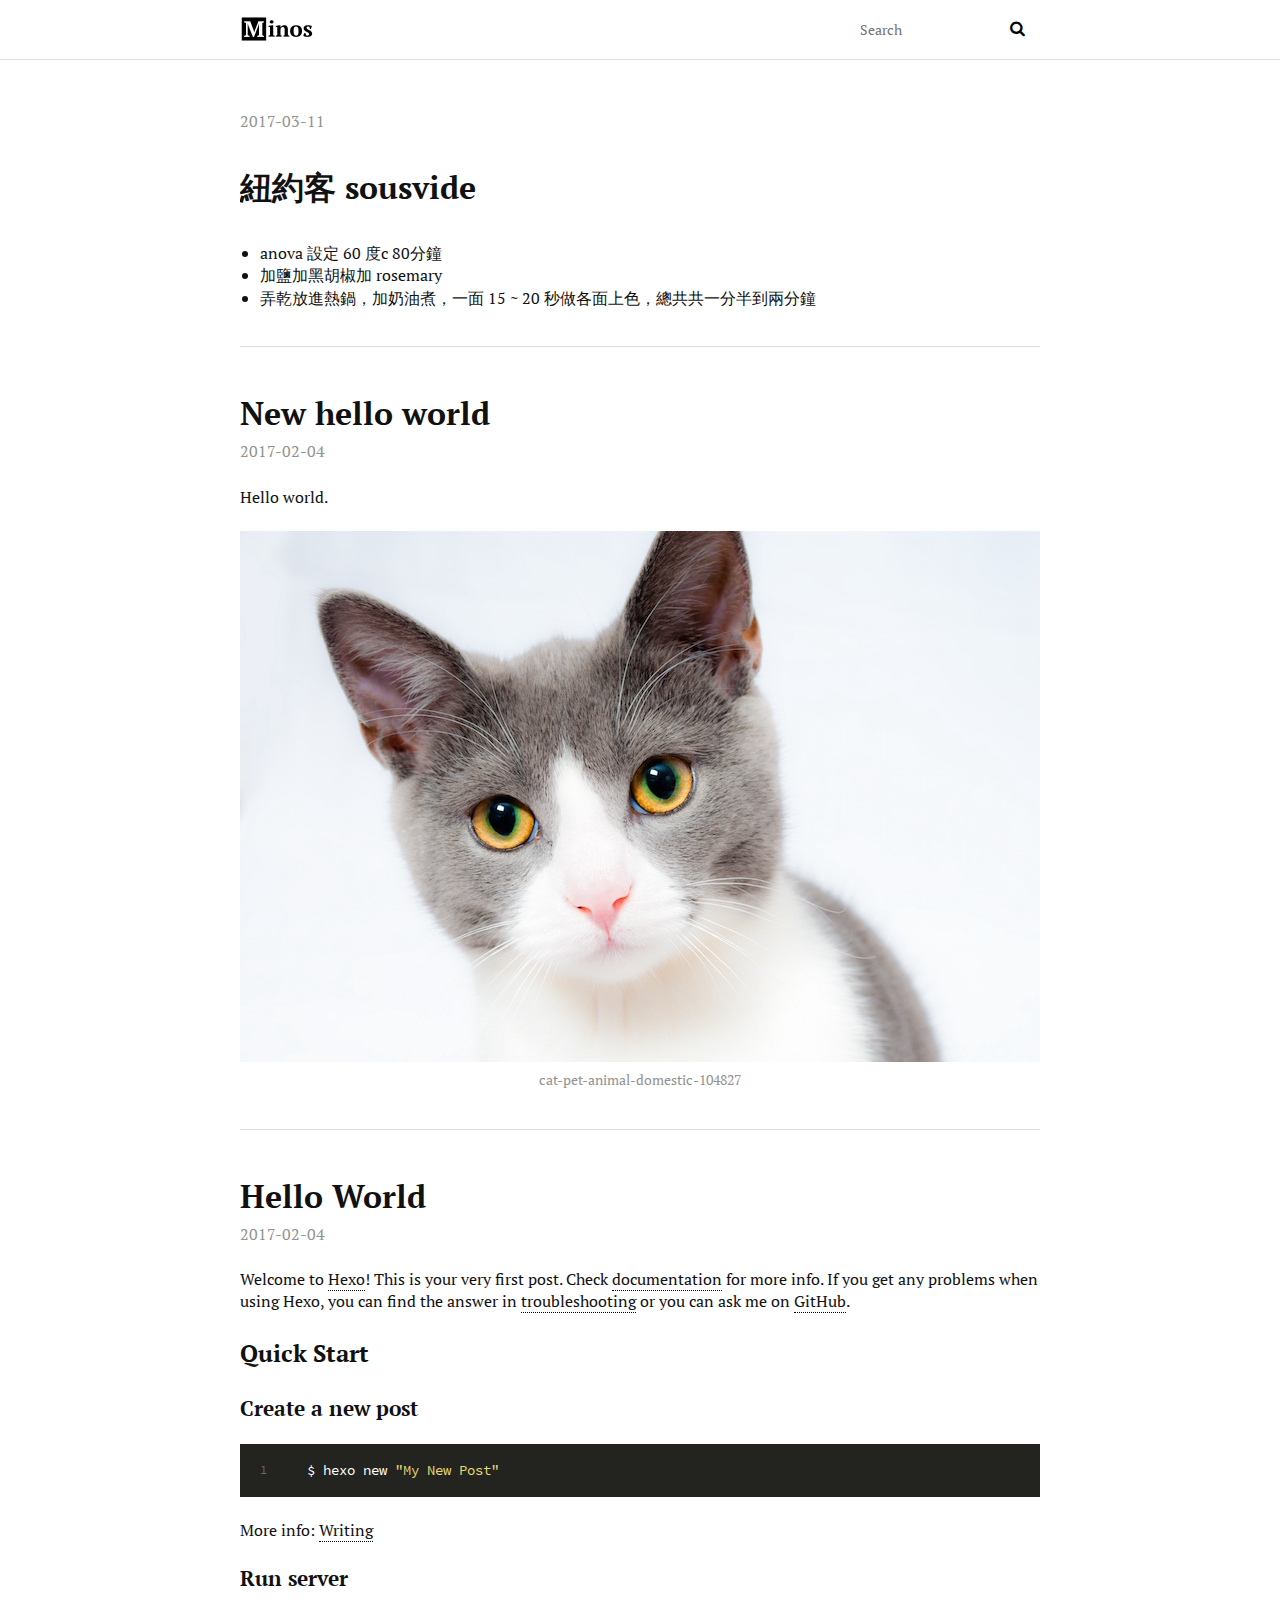
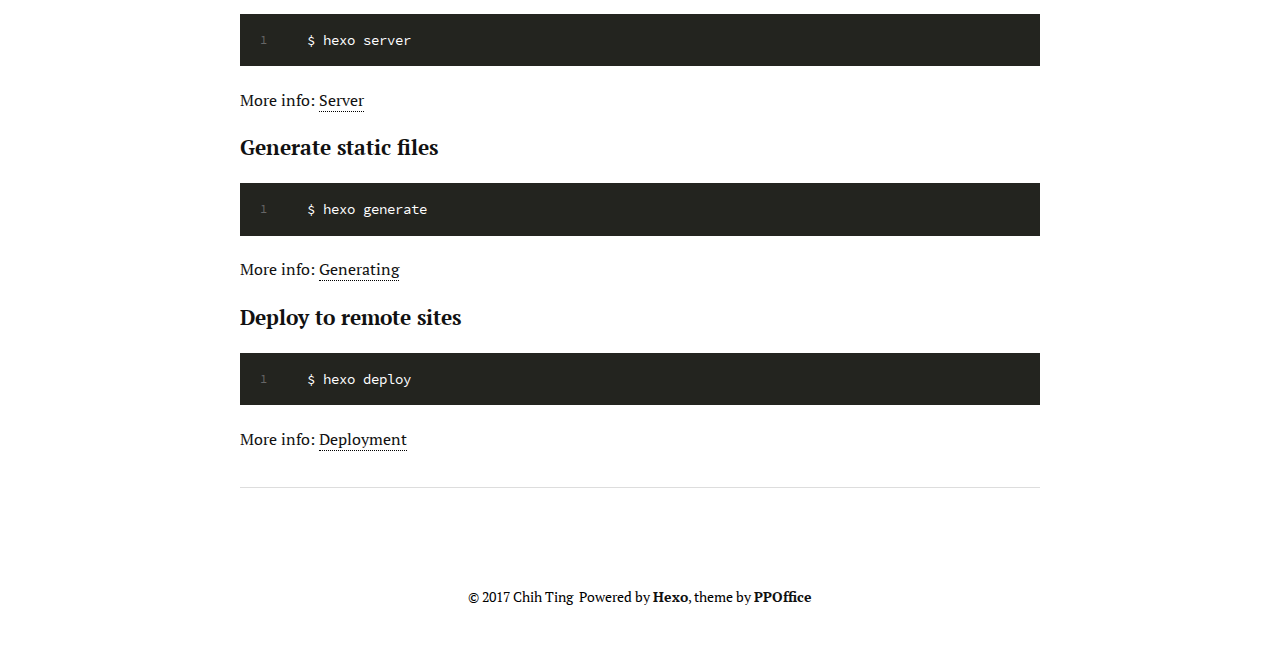
==== commit a2877337: "Site updated: 2017-03-12 16:32:17" ====
--- a/index.html
+++ b/index.html
@@ -1,20 +1,73 @@
-<!doctype html>
-
-
-
+<!DOCTYPE html>
+<html>
+<head>
+  <meta charset="utf-8">
+  
+  <title>ChihTing</title>
+  <meta name="viewport" content="width=device-width, initial-scale=1, maximum-scale=1">
+  <meta name="description" content="description...">
+<meta property="og:type" content="website">
+<meta property="og:title" content="ChihTing">
+<meta property="og:url" content="http://linchihting.com/index.html">
+<meta property="og:site_name" content="ChihTing">
+<meta property="og:description" content="description...">
+<meta name="twitter:card" content="summary">
+<meta name="twitter:title" content="ChihTing">
+<meta name="twitter:description" content="description...">
+  
+  
+  <link href="/webfonts/ptserif/main.css" rel='stylesheet' type='text/css'>
+  <link href="/webfonts/source-code-pro/main.css" rel="stylesheet" type="text/css">
+  <link rel="stylesheet" href="/css/style.css">
   
 
+</head>
 
-<html class="theme-next muse use-motion" lang="zh-tw">
-<head>
-  <meta charset="UTF-8"/>
-<meta http-equiv="X-UA-Compatible" content="IE=edge" />
-<meta name="viewport" content="width=device-width, initial-scale=1, maximum-scale=1"/>
+<body>
+  <div id="container">
+    <header id="header">
+  <div id="header-outer" class="outer">
+    <div id="header-inner" class="inner">
+      <a id="main-nav-toggle" class="nav-icon" href="javascript:;"></a>
+      <a id="logo" class="logo" href="/"></a>
+      <nav id="main-nav">
+        
+      </nav>
+      <nav id="sub-nav">
+        <div id="search-form-wrap">
+          <form action="//google.com/search" method="get" accept-charset="UTF-8" class="search-form"><input type="search" name="q" results="0" class="search-form-input" placeholder="Search"><button type="submit" class="search-form-submit">&#xF002;</button><input type="hidden" name="sitesearch" value="http://linchihting.com"></form>
+        </div>
+      </nav>
+    </div>
+  </div>
+</header>
+    <section id="main" class="outer">
+      <article id="post-2017-03-11" class="article article-type-post" itemscope itemprop="blogPost">
+  <div class="article-inner">
+    
+    
+    <div class="article-meta">
+      <a href="/2017/03/11/2017-03-11/" class="article-date">
+  <time datetime="2017-03-11T11:18:23.000Z" itemprop="datePublished">2017-03-11</time>
+</a>
+      
+      
+    </div>
+    <div class="article-entry" itemprop="articleBody">
+      
+        <h1 id="紐約客-sousvide"><a href="#紐約客-sousvide" class="headerlink" title="紐約客 sousvide"></a>紐約客 sousvide</h1><ul>
+<li>anova 設定 60 度c 80分鐘</li>
+<li>加鹽加黑胡椒加 rosemary</li>
+<li>弄乾放進熱鍋，加奶油煮，一面 15 ~ 20 秒做各面上色，總共共一分半到兩分鐘</li>
+</ul>
 
-
-
-<meta http-equiv="Cache-Control" content="no-transform" />
-<meta http-equiv="Cache-Control" content="no-siteapp" />
+      
+    </div>
+    
+    
+  </div>
+  
+</article>
 
 
 
@@ -23,52 +76,40 @@
 
 
 
-
-
-
-
+    
+      <article id="post-new-hello-world" class="article article-type-post" itemscope itemprop="blogPost">
+  <div class="article-inner">
+    
+    
+      <header class="article-header">
+        
   
-  
-  <link href="/lib/fancybox/source/jquery.fancybox.css?v=2.1.5" rel="stylesheet" type="text/css" />
-
-
-
-
-  
-  
-  
+    <h1 itemprop="name">
+      <a class="article-title" href="/2017/02/04/new-hello-world/">New hello world</a>
+    </h1>
   
 
-  
+      </header>
+    
+    <div class="article-meta">
+      <a href="/2017/02/04/new-hello-world/" class="article-date">
+  <time datetime="2017-02-04T12:48:55.000Z" itemprop="datePublished">2017-02-04</time>
+</a>
+      
+      
+    </div>
+    <div class="article-entry" itemprop="articleBody">
+      
+        <p>Hello world. </p>
+<p><img src="/media/cat-pet-animal-domestic-104827.jpeg" alt="cat-pet-animal-domestic-104827"></p>
+
+      
+    </div>
     
     
+  </div>
   
-
-  
-
-  
-
-  
-
-  
-
-  
-    
-    
-    <link href="//fonts.googleapis.com/css?family=Lato:300,300italic,400,400italic,700,700italic&subset=latin,latin-ext" rel="stylesheet" type="text/css">
-  
-
-
-
-
-
-
-<link href="/lib/font-awesome/css/font-awesome.min.css?v=4.6.2" rel="stylesheet" type="text/css" />
-
-<link href="/css/main.css?v=5.1.0" rel="stylesheet" type="text/css" />
-
-
-  <meta name="keywords" content="Hexo, NexT" />
+</article>
 
 
 
@@ -77,371 +118,31 @@
 
 
 
-  <link rel="shortcut icon" type="image/x-icon" href="/favicon.ico?v=5.1.0" />
-
-
-
-
-
-
-<meta name="description" content="description...">
-<meta property="og:type" content="website">
-<meta property="og:title" content="ChihTing">
-<meta property="og:url" content="http://yoursite.com/index.html">
-<meta property="og:site_name" content="ChihTing">
-<meta property="og:description" content="description...">
-<meta name="twitter:card" content="summary">
-<meta name="twitter:title" content="ChihTing">
-<meta name="twitter:description" content="description...">
-
-
-
-<script type="text/javascript" id="hexo.configurations">
-  var NexT = window.NexT || {};
-  var CONFIG = {
-    root: '/',
-    scheme: 'Muse',
-    sidebar: {"position":"left","display":"post"},
-    fancybox: true,
-    motion: true,
-    duoshuo: {
-      userId: '0',
-      author: '博主'
-    },
-    algolia: {
-      applicationID: '',
-      apiKey: '',
-      indexName: '',
-      hits: {"per_page":10},
-      labels: {"input_placeholder":"Search for Posts","hits_empty":"We didn't find any results for the search: ${query}","hits_stats":"${hits} results found in ${time} ms"}
-    }
-  };
-</script>
-
-
-
-  <link rel="canonical" href="http://yoursite.com/"/>
-
-
-
-
-
-  <title> ChihTing </title>
-</head>
-
-<body itemscope itemtype="http://schema.org/WebPage" lang="zh-tw">
-
+    
+      <article id="post-hello-world" class="article article-type-post" itemscope itemprop="blogPost">
+  <div class="article-inner">
+    
+    
+      <header class="article-header">
+        
+  
+    <h1 itemprop="name">
+      <a class="article-title" href="/2017/02/04/hello-world/">Hello World</a>
+    </h1>
   
 
-
-
-
-
-
-
-
-
-
-  
-  
-    
-  
-
-  <div class="container one-collumn sidebar-position-left 
-   page-home 
- ">
-    <div class="headband"></div>
-
-    <header id="header" class="header" itemscope itemtype="http://schema.org/WPHeader">
-      <div class="header-inner"><div class="site-meta ">
-  
-
-  <div class="custom-logo-site-title">
-    <a href="/"  class="brand" rel="start">
-      <span class="logo-line-before"><i></i></span>
-      <span class="site-title">ChihTing</span>
-      <span class="logo-line-after"><i></i></span>
-    </a>
-  </div>
-    
-      <p class="site-subtitle">subtitle...</p>
-    
-</div>
-
-<div class="site-nav-toggle">
-  <button>
-    <span class="btn-bar"></span>
-    <span class="btn-bar"></span>
-    <span class="btn-bar"></span>
-  </button>
-</div>
-
-<nav class="site-nav">
-  
-
-  
-    <ul id="menu" class="menu">
-      
-        
-        <li class="menu-item menu-item-home">
-          <a href="/" rel="section">
-            
-              <i class="menu-item-icon fa fa-fw fa-home"></i> <br />
-            
-            首頁
-          </a>
-        </li>
-      
-        
-        <li class="menu-item menu-item-archives">
-          <a href="/archives" rel="section">
-            
-              <i class="menu-item-icon fa fa-fw fa-archive"></i> <br />
-            
-            歸檔
-          </a>
-        </li>
-      
-        
-        <li class="menu-item menu-item-tags">
-          <a href="/tags" rel="section">
-            
-              <i class="menu-item-icon fa fa-fw fa-tags"></i> <br />
-            
-            標籤
-          </a>
-        </li>
-      
-
-      
-    </ul>
-  
-
-  
-</nav>
-
-
-
- </div>
-    </header>
-
-    <main id="main" class="main">
-      <div class="main-inner">
-        <div class="content-wrap">
-          <div id="content" class="content">
-            
-  <section id="posts" class="posts-expand">
-    
-      
-
-  
-
-  
-  
-  
-
-  <article class="post post-type-normal " itemscope itemtype="http://schema.org/Article">
-  <link itemprop="mainEntityOfPage" href="http://yoursite.com/2017/02/04/new-hello-world/">
-
-  <span style="display:none" itemprop="author" itemscope itemtype="http://schema.org/Person">
-    <meta itemprop="name" content="Chih Ting">
-    <meta itemprop="description" content="">
-    <meta itemprop="image" content="/images/avatar.gif">
-  </span>
-
-  <span style="display:none" itemprop="publisher" itemscope itemtype="http://schema.org/Organization">
-    <meta itemprop="name" content="ChihTing">
-    <span style="display:none" itemprop="logo" itemscope itemtype="http://schema.org/ImageObject">
-      <img style="display:none;" itemprop="url image" alt="ChihTing" src="">
-    </span>
-  </span>
-
-    
-      <header class="post-header">
-
-        
-        
-          <h1 class="post-title" itemprop="name headline">
-            
-            
-              
-                
-                <a class="post-title-link" href="/2017/02/04/new-hello-world/" itemprop="url">
-                  New hello world
-                </a>
-              
-            
-          </h1>
-        
-
-        <div class="post-meta">
-          <span class="post-time">
-            
-              <span class="post-meta-item-icon">
-                <i class="fa fa-calendar-o"></i>
-              </span>
-              
-                <span class="post-meta-item-text">發表於</span>
-              
-              <time title="Post created" itemprop="dateCreated datePublished" datetime="2017-02-04T20:48:55+08:00">
-                2017-02-04
-              </time>
-            
-
-            
-
-            
-          </span>
-
-          
-
-          
-            
-          
-
-          
-
-          
-          
-
-          
-
-          
-
-        </div>
       </header>
     
-
-
-    <div class="post-body" itemprop="articleBody">
-
+    <div class="article-meta">
+      <a href="/2017/02/04/hello-world/" class="article-date">
+  <time datetime="2017-02-04T12:23:58.000Z" itemprop="datePublished">2017-02-04</time>
+</a>
       
       
-
+    </div>
+    <div class="article-entry" itemprop="articleBody">
       
-        
-          
-            <p>Hello world. </p>
-<p><img src="/media/cat-pet-animal-domestic-104827.jpeg" alt="cat-pet-animal-domestic-104827"></p>
-
-          
-        
-      
-    </div>
-
-    <div>
-      
-    </div>
-
-    <div>
-      
-    </div>
-
-
-    <footer class="post-footer">
-      
-
-      
-
-      
-      
-        <div class="post-eof"></div>
-      
-    </footer>
-  </article>
-
-
-    
-      
-
-  
-
-  
-  
-  
-
-  <article class="post post-type-normal " itemscope itemtype="http://schema.org/Article">
-  <link itemprop="mainEntityOfPage" href="http://yoursite.com/2017/02/04/hello-world/">
-
-  <span style="display:none" itemprop="author" itemscope itemtype="http://schema.org/Person">
-    <meta itemprop="name" content="Chih Ting">
-    <meta itemprop="description" content="">
-    <meta itemprop="image" content="/images/avatar.gif">
-  </span>
-
-  <span style="display:none" itemprop="publisher" itemscope itemtype="http://schema.org/Organization">
-    <meta itemprop="name" content="ChihTing">
-    <span style="display:none" itemprop="logo" itemscope itemtype="http://schema.org/ImageObject">
-      <img style="display:none;" itemprop="url image" alt="ChihTing" src="">
-    </span>
-  </span>
-
-    
-      <header class="post-header">
-
-        
-        
-          <h1 class="post-title" itemprop="name headline">
-            
-            
-              
-                
-                <a class="post-title-link" href="/2017/02/04/hello-world/" itemprop="url">
-                  Hello World
-                </a>
-              
-            
-          </h1>
-        
-
-        <div class="post-meta">
-          <span class="post-time">
-            
-              <span class="post-meta-item-icon">
-                <i class="fa fa-calendar-o"></i>
-              </span>
-              
-                <span class="post-meta-item-text">發表於</span>
-              
-              <time title="Post created" itemprop="dateCreated datePublished" datetime="2017-02-04T20:23:58+08:00">
-                2017-02-04
-              </time>
-            
-
-            
-
-            
-          </span>
-
-          
-
-          
-            
-          
-
-          
-
-          
-          
-
-          
-
-          
-
-        </div>
-      </header>
-    
-
-
-    <div class="post-body" itemprop="articleBody">
-
-      
-      
-
-      
-        
-          
-            <p>Welcome to <a href="https://hexo.io/" target="_blank" rel="external">Hexo</a>! This is your very first post. Check <a href="https://hexo.io/docs/" target="_blank" rel="external">documentation</a> for more info. If you get any problems when using Hexo, you can find the answer in <a href="https://hexo.io/docs/troubleshooting.html" target="_blank" rel="external">troubleshooting</a> or you can ask me on <a href="https://github.com/hexojs/hexo/issues" target="_blank" rel="external">GitHub</a>.</p>
+        <p>Welcome to <a href="https://hexo.io/" target="_blank" rel="external">Hexo</a>! This is your very first post. Check <a href="https://hexo.io/docs/" target="_blank" rel="external">documentation</a> for more info. If you get any problems when using Hexo, you can find the answer in <a href="https://hexo.io/docs/troubleshooting.html" target="_blank" rel="external">troubleshooting</a> or you can ask me on <a href="https://github.com/hexojs/hexo/issues" target="_blank" rel="external">GitHub</a>.</p>
 <h2 id="Quick-Start"><a href="#Quick-Start" class="headerlink" title="Quick Start"></a>Quick Start</h2><h3 id="Create-a-new-post"><a href="#Create-a-new-post" class="headerlink" title="Create a new post"></a>Create a new post</h3><figure class="highlight bash"><table><tr><td class="gutter"><pre><div class="line">1</div></pre></td><td class="code"><pre><div class="line">$ hexo new <span class="string">"My New Post"</span></div></pre></td></tr></table></figure>
 <p>More info: <a href="https://hexo.io/docs/writing.html" target="_blank" rel="external">Writing</a></p>
 <h3 id="Run-server"><a href="#Run-server" class="headerlink" title="Run server"></a>Run server</h3><figure class="highlight bash"><table><tr><td class="gutter"><pre><div class="line">1</div></pre></td><td class="code"><pre><div class="line">$ hexo server</div></pre></td></tr></table></figure>
@@ -451,159 +152,13 @@
 <h3 id="Deploy-to-remote-sites"><a href="#Deploy-to-remote-sites" class="headerlink" title="Deploy to remote sites"></a>Deploy to remote sites</h3><figure class="highlight bash"><table><tr><td class="gutter"><pre><div class="line">1</div></pre></td><td class="code"><pre><div class="line">$ hexo deploy</div></pre></td></tr></table></figure>
 <p>More info: <a href="https://hexo.io/docs/deployment.html" target="_blank" rel="external">Deployment</a></p>
 
-          
-        
       
     </div>
-
-    <div>
-      
-    </div>
-
-    <div>
-      
-    </div>
-
-
-    <footer class="post-footer">
-      
-
-      
-
-      
-      
-        <div class="post-eof"></div>
-      
-    </footer>
-  </article>
-
-
     
-  </section>
-
+    
+  </div>
   
-
-          
-          </div>
-          
-
-
-          
-
-        </div>
-        
-          
-  
-  <div class="sidebar-toggle">
-    <div class="sidebar-toggle-line-wrap">
-      <span class="sidebar-toggle-line sidebar-toggle-line-first"></span>
-      <span class="sidebar-toggle-line sidebar-toggle-line-middle"></span>
-      <span class="sidebar-toggle-line sidebar-toggle-line-last"></span>
-    </div>
-  </div>
-
-  <aside id="sidebar" class="sidebar">
-    <div class="sidebar-inner">
-
-      
-
-      
-
-      <section class="site-overview sidebar-panel sidebar-panel-active">
-        <div class="site-author motion-element" itemprop="author" itemscope itemtype="http://schema.org/Person">
-          <img class="site-author-image" itemprop="image"
-               src="/images/avatar.gif"
-               alt="Chih Ting" />
-          <p class="site-author-name" itemprop="name">Chih Ting</p>
-          <p class="site-description motion-element" itemprop="description">description...</p>
-        </div>
-        <nav class="site-state motion-element">
-        
-          
-            <div class="site-state-item site-state-posts">
-              <a href="/archives">
-                <span class="site-state-item-count">2</span>
-                <span class="site-state-item-name">文章</span>
-              </a>
-            </div>
-          
-
-          
-
-          
-
-        </nav>
-
-        
-
-        <div class="links-of-author motion-element">
-          
-        </div>
-
-        
-        
-
-        
-        
-
-        
-
-
-      </section>
-
-      
-
-    </div>
-  </aside>
-
-
-        
-      </div>
-    </main>
-
-    <footer id="footer" class="footer">
-      <div class="footer-inner">
-        <div class="copyright" >
-  
-  &copy; 
-  <span itemprop="copyrightYear">2017</span>
-  <span class="with-love">
-    <i class="fa fa-heart"></i>
-  </span>
-  <span class="author" itemprop="copyrightHolder">Chih Ting</span>
-</div>
-
-
-<div class="powered-by">
-  由 <a class="theme-link" href="https://hexo.io">Hexo</a> 強力驅動
-</div>
-
-<div class="theme-info">
-  主題 -
-  <a class="theme-link" href="https://github.com/iissnan/hexo-theme-next">
-    NexT.Muse
-  </a>
-</div>
-
-
-        
-
-        
-      </div>
-    </footer>
-
-    <div class="back-to-top">
-      <i class="fa fa-arrow-up"></i>
-    </div>
-  </div>
-
-  
-
-<script type="text/javascript">
-  if (Object.prototype.toString.call(window.Promise) !== '[object Function]') {
-    window.Promise = null;
-  }
-</script>
+</article>
 
 
 
@@ -612,91 +167,23 @@
 
 
 
+    </section>
+    <footer id="footer">
+  
+  <div class="outer">
+    <div id="footer-info" class="inner">
+      &copy; 2017 Chih Ting&nbsp;
+      Powered by <a href="http://hexo.io/" target="_blank">Hexo</a>, theme by <a href="http://github.com/ppoffice">PPOffice</a>
+    </div>
+  </div>
+</footer>
+    
 
-  
+<script src="/js/jquery.min.js"></script>
 
 
 
-
-  
-  <script type="text/javascript" src="/lib/jquery/index.js?v=2.1.3"></script>
-
-  
-  <script type="text/javascript" src="/lib/fastclick/lib/fastclick.min.js?v=1.0.6"></script>
-
-  
-  <script type="text/javascript" src="/lib/jquery_lazyload/jquery.lazyload.js?v=1.9.7"></script>
-
-  
-  <script type="text/javascript" src="/lib/velocity/velocity.min.js?v=1.2.1"></script>
-
-  
-  <script type="text/javascript" src="/lib/velocity/velocity.ui.min.js?v=1.2.1"></script>
-
-  
-  <script type="text/javascript" src="/lib/fancybox/source/jquery.fancybox.pack.js?v=2.1.5"></script>
-
-
-  
-
-
-  <script type="text/javascript" src="/js/src/utils.js?v=5.1.0"></script>
-
-  <script type="text/javascript" src="/js/src/motion.js?v=5.1.0"></script>
-
-
-
-  
-  
-
-  
-
-  
-
-
-  <script type="text/javascript" src="/js/src/bootstrap.js?v=5.1.0"></script>
-
-
-
-  
-
-
-
-  
-
-
-
-
-	
-
-
-
-
-
-  
-
-
-
-
-
-  
-
-  
-
-
-
-
-  
-  
-
-  
-
-  
-
-  
-
-  
-
-
+<script src="/js/script.js"></script>
+  </div>
 </body>
-</html>
+</html>--- a/webfonts/ptserif/main.css
+++ b/webfonts/ptserif/main.css
@@ -0,0 +1,96 @@
+/* cyrillic-ext */
+@font-face {
+  font-family: 'PT Serif';
+  font-style: normal;
+  font-weight: 400;
+  src: local('PT Serif'), local('PTSerif-Regular'), url(fonts/5hX15RUpPERmeybVlLQEWBTbgVql8nDJpwnrE27mub0.woff2) format('woff2');
+  unicode-range: U+0460-052F, U+20B4, U+2DE0-2DFF, U+A640-A69F;
+}
+/* cyrillic */
+@font-face {
+  font-family: 'PT Serif';
+  font-style: normal;
+  font-weight: 400;
+  src: local('PT Serif'), local('PTSerif-Regular'), url(fonts/fU0HAfLiPHGlZhZpY6M7dBTbgVql8nDJpwnrE27mub0.woff2) format('woff2');
+  unicode-range: U+0400-045F, U+0490-0491, U+04B0-04B1, U+2116;
+}
+/* latin-ext */
+@font-face {
+  font-family: 'PT Serif';
+  font-style: normal;
+  font-weight: 400;
+  src: local('PT Serif'), local('PTSerif-Regular'), url(fonts/CPRt--GVMETgA6YEaoGitxTbgVql8nDJpwnrE27mub0.woff2) format('woff2');
+  unicode-range: U+0100-024F, U+1E00-1EFF, U+20A0-20AB, U+20AD-20CF, U+2C60-2C7F, U+A720-A7FF;
+}
+/* latin */
+@font-face {
+  font-family: 'PT Serif';
+  font-style: normal;
+  font-weight: 400;
+  src: local('PT Serif'), local('PTSerif-Regular'), url(fonts/I-OtoJZa3TeyH6D9oli3ifesZW2xOQ-xsNqO47m55DA.woff2) format('woff2');
+  unicode-range: U+0000-00FF, U+0131, U+0152-0153, U+02C6, U+02DA, U+02DC, U+2000-206F, U+2074, U+20AC, U+2212, U+2215, U+E0FF, U+EFFD, U+F000;
+}
+/* cyrillic-ext */
+@font-face {
+  font-family: 'PT Serif';
+  font-style: normal;
+  font-weight: 700;
+  src: local('PT Serif Bold'), local('PTSerif-Bold'), url(fonts/QABk9IxT-LFTJ_dQzv7xpDTOQ_MqJVwkKsUn0wKzc2I.woff2) format('woff2');
+  unicode-range: U+0460-052F, U+20B4, U+2DE0-2DFF, U+A640-A69F;
+}
+/* cyrillic */
+@font-face {
+  font-family: 'PT Serif';
+  font-style: normal;
+  font-weight: 700;
+  src: local('PT Serif Bold'), local('PTSerif-Bold'), url(fonts/QABk9IxT-LFTJ_dQzv7xpDUj_cnvWIuuBMVgbX098Mw.woff2) format('woff2');
+  unicode-range: U+0400-045F, U+0490-0491, U+04B0-04B1, U+2116;
+}
+/* latin-ext */
+@font-face {
+  font-family: 'PT Serif';
+  font-style: normal;
+  font-weight: 700;
+  src: local('PT Serif Bold'), local('PTSerif-Bold'), url(fonts/QABk9IxT-LFTJ_dQzv7xpCYE0-AqJ3nfInTTiDXDjU4.woff2) format('woff2');
+  unicode-range: U+0100-024F, U+1E00-1EFF, U+20A0-20AB, U+20AD-20CF, U+2C60-2C7F, U+A720-A7FF;
+}
+/* latin */
+@font-face {
+  font-family: 'PT Serif';
+  font-style: normal;
+  font-weight: 700;
+  src: local('PT Serif Bold'), local('PTSerif-Bold'), url(fonts/QABk9IxT-LFTJ_dQzv7xpI4P5ICox8Kq3LLUNMylGO4.woff2) format('woff2');
+  unicode-range: U+0000-00FF, U+0131, U+0152-0153, U+02C6, U+02DA, U+02DC, U+2000-206F, U+2074, U+20AC, U+2212, U+2215, U+E0FF, U+EFFD, U+F000;
+}
+/* cyrillic-ext */
+@font-face {
+  font-family: 'PT Serif';
+  font-style: italic;
+  font-weight: 400;
+  src: local('PT Serif Italic'), local('PTSerif-Italic'), url(fonts/O_WhD9hODL16N4KLHLX7xSEAvth_LlrfE80CYdSH47w.woff2) format('woff2');
+  unicode-range: U+0460-052F, U+20B4, U+2DE0-2DFF, U+A640-A69F;
+}
+/* cyrillic */
+@font-face {
+  font-family: 'PT Serif';
+  font-style: italic;
+  font-weight: 400;
+  src: local('PT Serif Italic'), local('PTSerif-Italic'), url(fonts/3Nwg9VzlwLXPq3fNKwVRMCEAvth_LlrfE80CYdSH47w.woff2) format('woff2');
+  unicode-range: U+0400-045F, U+0490-0491, U+04B0-04B1, U+2116;
+}
+/* latin-ext */
+@font-face {
+  font-family: 'PT Serif';
+  font-style: italic;
+  font-weight: 400;
+  src: local('PT Serif Italic'), local('PTSerif-Italic'), url(fonts/b31S45a_TNgaBApZhTgE6CEAvth_LlrfE80CYdSH47w.woff2) format('woff2');
+  unicode-range: U+0100-024F, U+1E00-1EFF, U+20A0-20AB, U+20AD-20CF, U+2C60-2C7F, U+A720-A7FF;
+}
+/* latin */
+@font-face {
+  font-family: 'PT Serif';
+  font-style: italic;
+  font-weight: 400;
+  src: local('PT Serif Italic'), local('PTSerif-Italic'), url(fonts/03aPdn7fFF3H6ngCgAlQzPk_vArhqVIZ0nv9q090hN8.woff2) format('woff2');
+  unicode-range: U+0000-00FF, U+0131, U+0152-0153, U+02C6, U+02DA, U+02DC, U+2000-206F, U+2074, U+20AC, U+2212, U+2215, U+E0FF, U+EFFD, U+F000;
+}
--- a/webfonts/source-code-pro/main.css
+++ b/webfonts/source-code-pro/main.css
@@ -0,0 +1,16 @@
+/* latin-ext */
+@font-face {
+  font-family: 'Source Code Pro';
+  font-style: normal;
+  font-weight: 400;
+  src: local('Source Code Pro'), local('SourceCodePro-Regular'), url(fonts/mrl8jkM18OlOQN8JLgasDy2Q8seG17bfDXYR_jUsrzg.woff2) format('woff2');
+  unicode-range: U+0100-024F, U+1E00-1EFF, U+20A0-20AB, U+20AD-20CF, U+2C60-2C7F, U+A720-A7FF;
+}
+/* latin */
+@font-face {
+  font-family: 'Source Code Pro';
+  font-style: normal;
+  font-weight: 400;
+  src: local('Source Code Pro'), local('SourceCodePro-Regular'), url(fonts/mrl8jkM18OlOQN8JLgasD9V_2ngZ8dMf8fLgjYEouxg.woff2) format('woff2');
+  unicode-range: U+0000-00FF, U+0131, U+0152-0153, U+02C6, U+02DA, U+02DC, U+2000-206F, U+2074, U+20AC, U+2212, U+2215, U+E0FF, U+EFFD, U+F000;
+}
--- a/css/style.css
+++ b/css/style.css
@@ -0,0 +1,1095 @@
+html,
+body,
+div,
+span,
+applet,
+object,
+iframe,
+h1,
+h2,
+h3,
+h4,
+h5,
+h6,
+p,
+blockquote,
+pre,
+a,
+abbr,
+acronym,
+address,
+big,
+cite,
+code,
+del,
+dfn,
+em,
+img,
+ins,
+kbd,
+q,
+s,
+samp,
+small,
+strike,
+strong,
+sub,
+sup,
+tt,
+var,
+dl,
+dt,
+dd,
+ol,
+ul,
+li,
+fieldset,
+form,
+label,
+legend,
+table,
+caption,
+tbody,
+tfoot,
+thead,
+tr,
+th,
+td {
+  margin: 0;
+  padding: 0;
+  border: 0;
+  outline: 0;
+  font-weight: inherit;
+  font-style: inherit;
+  font-family: inherit;
+  font-size: 100%;
+  vertical-align: baseline;
+}
+body {
+  line-height: 1;
+  color: #000;
+  background: #fff;
+}
+ol,
+ul {
+  list-style: none;
+}
+table {
+  border-collapse: separate;
+  border-spacing: 0;
+  vertical-align: middle;
+}
+caption,
+th,
+td {
+  text-align: left;
+  font-weight: normal;
+  vertical-align: middle;
+}
+a img {
+  border: none;
+}
+input,
+button {
+  margin: 0;
+  padding: 0;
+  font: 16px 'PT Serif', 'STZhongsong', '华文中宋', 'Microsoft Yahei', serif;
+}
+input::-moz-focus-inner,
+button::-moz-focus-inner {
+  border: 0;
+  padding: 0;
+}
+@font-face {
+  font-family: FontAwesome;
+  font-style: normal;
+  font-weight: normal;
+  src: url("fonts/fontawesome-webfont.eot?v=#4.0.3");
+  src: url("fonts/fontawesome-webfont.eot?#iefix&v=#4.0.3") format("embedded-opentype"), url("fonts/fontawesome-webfont.woff?v=#4.0.3") format("woff"), url("fonts/fontawesome-webfont.ttf?v=#4.0.3") format("truetype"), url("fonts/fontawesome-webfont.svg#fontawesomeregular?v=#4.0.3") format("svg");
+}
+html,
+body,
+#container {
+  height: 100%;
+}
+body {
+  background: #fff;
+  font: 16px 'PT Serif', 'STZhongsong', '华文中宋', 'Microsoft Yahei', serif;
+  -webkit-text-size-adjust: 100%;
+}
+.outer {
+  max-width: 800px;
+  margin: 0 auto;
+}
+.outer:before,
+.outer:after {
+  content: "";
+  display: table;
+}
+.outer:after {
+  clear: both;
+}
+@media screen and (max-width: 839px) {
+  .outer {
+    padding: 0 20px;
+  }
+}
+.left,
+.alignleft {
+  float: left;
+}
+.right,
+.alignright {
+  float: right;
+}
+.clear {
+  clear: both;
+}
+#container {
+  position: relative;
+}
+.logo {
+  width: 94px;
+  height: 57px;
+  background-image: url("images/logo.png");
+  -webkit-background-size: 74px 28px;
+  -moz-background-size: 74px 28px;
+  background-size: 74px 28px;
+  background-position: left center;
+  background-repeat: no-repeat;
+}
+.logo-text {
+  width: auto;
+  color: #000;
+  font-size: 24px;
+  font-weight: 700;
+  line-height: 57px;
+  margin-right: 25px;
+  text-decoration: none;
+  background-image: none;
+}
+.article-meta a,
+a.article-title,
+.article-entry a,
+.article-more-link a,
+#comments a,
+.archive-year-wrap a,
+.archive-category-wrap a,
+.archive-tag-wrap a,
+.archive-article-title,
+#page-nav a,
+#footer a,
+.article-entry .gist .gist-file .gist-meta a,
+.layout-wrap-inner .category-list a,
+.tag-cloud a {
+  color: #111;
+  text-decoration: none;
+  border-bottom: 1px dotted transparent;
+}
+.article-meta a:hover,
+a.article-title:hover,
+.article-entry a:hover,
+.article-more-link a:hover,
+#comments a:hover,
+.archive-year-wrap a:hover,
+.archive-category-wrap a:hover,
+.archive-tag-wrap a:hover,
+.archive-article-title:hover,
+#page-nav a:hover,
+#footer a:hover,
+.article-entry .gist .gist-file .gist-meta a:hover,
+.layout-wrap-inner .category-list a:hover,
+.tag-cloud a:hover {
+  border-bottom-color: #000;
+}
+.article-entry a {
+  border-bottom: 1px dotted #000;
+}
+.article-entry h1 {
+  font-size: 2em;
+}
+.article-entry h2 {
+  font-size: 1.5em;
+}
+.article-entry h3 {
+  font-size: 1.3em;
+}
+.article-entry h4 {
+  font-size: 1.2em;
+}
+.article-entry h5 {
+  font-size: 1em;
+}
+.article-entry h6 {
+  font-size: 1em;
+  color: #939393;
+}
+.article-entry hr {
+  border: 1px dashed #ddd;
+}
+.article-entry strong {
+  font-weight: bold;
+}
+.article-entry em,
+.article-entry cite {
+  font-style: italic;
+}
+.article-entry sup,
+.article-entry sub {
+  font-size: 0.75em;
+  line-height: 0;
+  position: relative;
+  vertical-align: baseline;
+}
+.article-entry sup {
+  top: -0.5em;
+}
+.article-entry sub {
+  bottom: -0.2em;
+}
+.article-entry small {
+  font-size: 0.85em;
+}
+.article-entry acronym,
+.article-entry abbr {
+  border-bottom: 1px dotted;
+}
+.article-entry ul,
+.article-entry ol,
+.article-entry dl {
+  margin: 0 20px;
+  line-height: 1.4em;
+}
+.article-entry ul ul,
+.article-entry ol ul,
+.article-entry ul ol,
+.article-entry ol ol {
+  margin-top: 0;
+  margin-bottom: 0;
+}
+.article-entry ul {
+  list-style: disc;
+}
+.article-entry ol {
+  list-style: decimal;
+}
+.article-entry dt {
+  font-weight: bold;
+}
+#header {
+  font-size: 14px;
+  position: relative;
+  border-bottom: 1px solid #ddd;
+}
+#header.mobile-on #main-nav,
+#header.mobile-on #sub-nav {
+  display: block;
+}
+#header-outer {
+  height: 100%;
+  position: relative;
+}
+#header-inner {
+  position: relative;
+  overflow: hidden;
+}
+#main-nav {
+  float: left;
+  margin-left: -15px;
+}
+.main-nav-link,
+#main-nav-toggle,
+.search-form-submit {
+  float: left;
+  color: #000;
+  text-decoration: none;
+  -webkit-transition: opacity 0.2s;
+  -moz-transition: opacity 0.2s;
+  -ms-transition: opacity 0.2s;
+  transition: opacity 0.2s;
+  display: block;
+  padding: 20px 15px;
+}
+.main-nav-link {
+  font-weight: 600;
+}
+@media screen and (max-width: 839px) {
+  .main-nav-link {
+    float: none;
+    text-align: center;
+  }
+}
+#main-nav-toggle {
+  display: none;
+  font-size: 16px;
+  margin-left: -15px;
+  font-family: FontAwesome;
+}
+#main-nav-toggle:before {
+  content: "\f0c9";
+}
+@media screen and (max-width: 839px) {
+  #main-nav-toggle {
+    display: block;
+  }
+}
+#logo {
+  float: left;
+}
+@media screen and (max-width: 839px) {
+  #logo {
+    float: none;
+    margin: 0 auto;
+    display: block;
+    background-position: center;
+  }
+}
+#sub-nav {
+  float: right;
+}
+@media screen and (max-width: 839px) {
+  #main-nav,
+  #sub-nav {
+    display: none;
+    float: none;
+  }
+}
+#search-form-wrap {
+  top: 15px;
+  padding: 20px 15px;
+}
+@media screen and (max-width: 839px) {
+  #search-form-wrap {
+    text-align: center;
+  }
+}
+.search-form:before,
+.search-form:after {
+  content: "";
+  display: table;
+}
+.search-form:after {
+  clear: both;
+}
+@media screen and (max-width: 839px) {
+  .search-form {
+    display: inline-block;
+  }
+}
+.search-form-input {
+  width: 150px;
+  border: none;
+  float: left;
+  font-size: 14px;
+  background: none;
+  color: #111;
+  outline: none;
+}
+.search-form-input::-webkit-search-results-decoration,
+.search-form-input::-webkit-search-cancel-button {
+  -webkit-appearance: none;
+}
+.search-form-submit {
+  float: left;
+  padding: 0;
+  font-family: FontAwesome;
+  border: none;
+  background: none;
+  cursor: pointer;
+}
+.article {
+  margin: 50px 0;
+  border-bottom: 1px solid #ddd;
+}
+.article-inner {
+  margin-bottom: 15px;
+  overflow: hidden;
+}
+.article-meta:before,
+.article-meta:after {
+  content: "";
+  display: table;
+}
+.article-meta:after {
+  clear: both;
+}
+.article-meta a {
+  color: #939393;
+}
+.article-date {
+  float: left;
+}
+.article-category {
+  float: left;
+  margin-left: 8px;
+  color: #939393;
+}
+.article-category:before {
+  content: "\2022";
+}
+.article-category span {
+  margin-left: 8px;
+}
+.article-category-link {
+  margin-left: 8px;
+}
+.article-comment-link-wrap {
+  float: left;
+  margin-left: 8px;
+  color: #939393;
+}
+.article-comment-link-wrap:before {
+  content: "\2022";
+}
+.article-comment-link {
+  margin-left: 8px;
+}
+.article-header {
+  margin-bottom: 10px;
+}
+.article-title {
+  font-size: 2em;
+  font-weight: 700;
+  line-height: 1em;
+}
+.article-entry {
+  color: #111;
+  padding: 0;
+}
+.article-entry:before,
+.article-entry:after {
+  content: "";
+  display: table;
+}
+.article-entry:after {
+  clear: both;
+}
+.article-entry p,
+.article-entry table {
+  line-height: 1.4em;
+  margin: 1.4em 0;
+}
+.article-entry h1,
+.article-entry h2,
+.article-entry h3,
+.article-entry h4,
+.article-entry h5,
+.article-entry h6 {
+  font-weight: 600;
+  line-height: 1.4em;
+  margin: 1em 0;
+}
+.article-entry ul,
+.article-entry ol,
+.article-entry dl {
+  margin-top: 1.4em;
+  margin-bottom: 1.4em;
+}
+.article-entry img,
+.article-entry video {
+  max-width: 100%;
+  height: auto;
+  display: block;
+  margin: auto;
+}
+.article-entry iframe {
+  border: none;
+}
+.article-entry table {
+  width: 100%;
+  border-collapse: collapse;
+  border-spacing: 0;
+}
+.article-entry th {
+  font-weight: 600;
+  border-bottom: 3px solid #ddd;
+  padding-bottom: 0.5em;
+}
+.article-entry td {
+  border-bottom: 1px solid #ddd;
+  padding: 10px 0;
+}
+.article-entry blockquote {
+  font-family: 'PT Serif', 'STZhongsong', '华文中宋', 'Microsoft Yahei', serif;
+  font-size: 1.4em;
+  margin: 1.4em 20px;
+  text-align: center;
+}
+.article-entry blockquote footer {
+  font-size: 16px;
+  margin: 1.4em 0;
+  font-family: font-sans;
+}
+.article-entry blockquote footer cite:before {
+  content: "—";
+  padding: 0 0.5em;
+}
+.article-entry .pullquote {
+  text-align: left;
+  width: 45%;
+  margin: 0;
+}
+.article-entry .pullquote.left {
+  margin-left: 0.5em;
+  margin-right: 1em;
+}
+.article-entry .pullquote.right {
+  margin-right: 0.5em;
+  margin-left: 1em;
+}
+.article-entry .caption {
+  color: #939393;
+  display: block;
+  font-size: 0.9em;
+  margin-top: 0.5em;
+  position: relative;
+  text-align: center;
+}
+.article-entry .video-container {
+  position: relative;
+  padding-top: 56.25%;
+  height: 0;
+  overflow: hidden;
+}
+.article-entry .video-container iframe,
+.article-entry .video-container object,
+.article-entry .video-container embed {
+  position: absolute;
+  top: 0;
+  left: 0;
+  width: 100%;
+  height: 100%;
+  margin-top: 0;
+}
+.article-more-link a {
+  color: #939393;
+  border-bottom-color: #939393;
+}
+.article-footer {
+  font-size: 0.85em;
+  padding: 1.4em 0;
+  line-height: 1.4em;
+  margin: 0;
+}
+.article-footer:before,
+.article-footer:after {
+  content: "";
+  display: table;
+}
+.article-footer:after {
+  clear: both;
+}
+.article-footer a {
+  color: #939393;
+  text-decoration: none;
+}
+.article-footer a:hover {
+  color: #111;
+}
+.article-tag-list-item {
+  float: left;
+  margin-right: 10px;
+}
+.article-tag-list-link:before {
+  content: "#";
+}
+#article-nav {
+  position: relative;
+  margin: 20px 0;
+}
+#article-nav:before,
+#article-nav:after {
+  content: "";
+  display: table;
+}
+#article-nav:after {
+  clear: both;
+}
+.article-nav-link-wrap {
+  text-decoration: none;
+  text-shadow: 0 1px #fff;
+  color: #939393;
+  -webkit-box-sizing: border-box;
+  -moz-box-sizing: border-box;
+  box-sizing: border-box;
+  text-align: center;
+  display: block;
+}
+.article-nav-link-wrap:hover {
+  color: #111;
+}
+@media screen and (min-width: 840px) {
+  .article-nav-link-wrap {
+    width: 50%;
+    margin-top: 0;
+    margin-top: 50px;
+  }
+}
+#article-nav-newer {
+  float: left;
+  text-align: left;
+}
+#article-nav-older {
+  float: right;
+  text-align: right;
+}
+.article-nav-caption {
+  text-transform: uppercase;
+  letter-spacing: 2px;
+  color: #ddd;
+  line-height: 1em;
+  font-weight: 600;
+}
+#article-nav-newer .article-nav-caption {
+  margin-right: -2px;
+}
+.article-nav-title {
+  font-size: 0.85em;
+  line-height: 1.4em;
+  margin-top: 0.5em;
+}
+.article-gallery {
+  background: #000;
+  position: relative;
+}
+.article-gallery-photos {
+  position: relative;
+  overflow: hidden;
+}
+.article-gallery-img {
+  display: none;
+  max-width: 100%;
+}
+.article-gallery-img:first-child {
+  display: block;
+}
+.article-gallery-img.loaded {
+  position: absolute;
+  display: block;
+}
+.article-gallery-img img {
+  display: block;
+  max-width: 100%;
+  margin: 0 auto;
+}
+.article-toc {
+  display: none;
+  position: fixed;
+  left: 50%;
+  top: 110px;
+  font-size: 0.9em;
+  width: 260px;
+  margin-left: 400px;
+  padding-left: 20px;
+  overflow-y: auto;
+  line-height: 1.4em;
+  max-height: 40.32em;
+}
+.article-toc h3 {
+  font-weight: bold;
+  margin-left: 20px;
+}
+.article-toc .toc-item {
+  list-style: none;
+  margin-left: 20px;
+}
+.article-toc .toc-item a {
+  color: #000;
+  text-decoration: none;
+}
+@media screen and (min-width: 1400px) {
+  .article-toc {
+    display: block;
+  }
+}
+#comments {
+  margin: 50px 0;
+}
+.archives-wrap {
+  margin: 50px 0;
+}
+.archives:before,
+.archives:after {
+  content: "";
+  display: table;
+}
+.archives:after {
+  clear: both;
+}
+.archive-year-wrap,
+.archive-category-wrap,
+.archive-tag-wrap {
+  font-size: 1.4em;
+  margin-bottom: 1em;
+}
+.archives {
+  margin-left: 5px;
+  border-left: 1px solid #ddd;
+}
+.archive-article-inner {
+  padding: 10px 10px 10px 12px;
+  margin: 15px 0 15px -2px;
+  border-left: 3px solid transparent;
+}
+.archive-article-inner:hover {
+  border-left-color: #000;
+}
+.archive-article-footer {
+  margin-top: 1em;
+}
+.archive-article-date {
+  color: #939393;
+  text-decoration: none;
+  font-size: 0.85em;
+  line-height: 1em;
+  margin-bottom: 0.5em;
+  display: block;
+}
+#page-nav {
+  margin: 50px auto;
+  text-align: center;
+  overflow: hidden;
+}
+#page-nav:before,
+#page-nav:after {
+  content: "";
+  display: table;
+}
+#page-nav:after {
+  clear: both;
+}
+#page-nav a,
+#page-nav span {
+  width: 36px;
+  height: 36px;
+  margin: 0 5px;
+  line-height: 36px;
+  text-align: center;
+}
+#page-nav a.prev,
+#page-nav a.next {
+  margin: 0;
+  width: auto;
+}
+#page-nav .prev {
+  float: left;
+}
+#page-nav .next {
+  float: right;
+}
+#page-nav .page-number {
+  display: inline-block;
+}
+@media screen and (max-width: 839px) {
+  #page-nav .page-number {
+    display: none;
+  }
+}
+#page-nav .current {
+  color: #fff;
+  border-radius: 18px;
+  background-color: #000;
+}
+#page-nav .space {
+  color: #ddd;
+}
+#footer {
+  padding: 50px 0;
+  text-align: center;
+}
+#footer a {
+  font-weight: 600;
+}
+#footer-info {
+  line-height: 1.4em;
+  font-size: 0.85em;
+}
+.article-entry pre,
+.article-entry .highlight {
+  margin: 0;
+  font-size: 14px;
+  background: #23241f;
+  padding: 15px 0;
+  overflow: auto;
+  color: #fff;
+  line-height: 22.4px;
+}
+.article-entry .highlight .gutter pre,
+.article-entry .gist .gist-file .gist-data .line-numbers {
+  color: #666;
+  font-size: 0.85em;
+}
+.article-entry pre,
+.article-entry code {
+  font-family: "Source Code Pro", Consolas, Monaco, Menlo, Consolas, monospace, '华文中宋';
+}
+.article-entry code {
+  background: #f2f2f2;
+  padding: 0 0.3em;
+}
+.article-entry pre {
+  padding: 20px;
+}
+.article-entry pre code {
+  background: none;
+  text-shadow: none;
+  padding: 0;
+}
+.article-entry pre .highlight {
+  padding: 0;
+}
+.article-entry .highlight pre {
+  border: none;
+  margin: 0;
+  padding: 0 20px;
+}
+.article-entry .highlight table {
+  margin: 0;
+  width: auto;
+}
+.article-entry .highlight td {
+  border: none;
+  padding: 0;
+}
+.article-entry .highlight figcaption {
+  font-size: 0.85em;
+  color: highlight-comment;
+  line-height: 1em;
+  margin-bottom: 1em;
+}
+.article-entry .highlight figcaption:before,
+.article-entry .highlight figcaption:after {
+  content: "";
+  display: table;
+}
+.article-entry .highlight figcaption:after {
+  clear: both;
+}
+.article-entry .highlight figcaption a {
+  float: right;
+}
+.article-entry .highlight .gutter pre {
+  text-align: right;
+}
+.article-entry .highlight .line {
+  height: 22.4px;
+}
+.article-entry .gist {
+  margin: 0;
+  padding: 15px 0;
+}
+.article-entry .gist .gist-file {
+  border: none;
+  font-family: "Source Code Pro", Consolas, Monaco, Menlo, Consolas, monospace, '华文中宋';
+  margin: 0;
+}
+.article-entry .gist .gist-file .gist-data {
+  background: none;
+  border: none;
+}
+.article-entry .gist .gist-file .gist-data .line-numbers {
+  background: none;
+  border: none;
+  padding: 0 20px 0 0;
+}
+.article-entry .gist .gist-file .gist-data .line-data {
+  padding: 0 !important;
+}
+.article-entry .gist .gist-file .highlight {
+  margin: 0;
+  padding: 0;
+  border: none;
+}
+.article-entry .gist .gist-file .gist-meta {
+  background: highlight-background;
+  color: highlight-comment;
+  font: 0.85em font-sans;
+  text-shadow: 0 0;
+  padding: 0;
+  margin-top: 1em;
+}
+.article-entry .gist .gist-file .gist-meta a {
+  font-weight: normal;
+}
+.article-entry .gist .gist-file .gist-meta a:hover {
+  text-decoration: underline;
+}
+pre .tag,
+pre .css .rules,
+pre .css .value,
+pre .css .function,
+pre .preprocessor,
+pre .pragma {
+  color: #f8f8f2;
+}
+pre .strongemphasis,
+pre .strong,
+pre .emphasis {
+  color: #a8a8a2;
+}
+pre .bullet,
+pre .blockquote,
+pre .horizontal_rule,
+pre .number,
+pre .regexp,
+pre .alias .keyword,
+pre .literal,
+pre .hexcolor {
+  color: #ae81ff;
+}
+pre .tag .value,
+pre .code,
+pre .title,
+pre .css .class,
+pre .class .title:last-child {
+  color: #a6e22e;
+}
+pre .link_url {
+  font-size: 80%;
+}
+pre .strong,
+pre .strongemphasis {
+  font-weight: bold;
+}
+pre .emphasis,
+pre .strongemphasis,
+pre .class .title:last-child {
+  font-style: italic;
+}
+pre .keyword,
+pre .function,
+pre .change,
+pre .winutils,
+pre .flow,
+pre .nginx .title,
+pre .tex .special,
+pre .header,
+pre .attribute,
+pre .symbol,
+pre .symbol .string,
+pre .tag .title,
+pre .value,
+pre .alias .keyword:first-child,
+pre .css .tag,
+pre .css .unit,
+pre .css .important {
+  color: #f92672;
+}
+pre .function .keyword,
+pre .class .keyword:first-child,
+pre .constant,
+pre .css .attribute {
+  color: #66d9ef;
+}
+pre .variable,
+pre .params,
+pre .class .title {
+  color: #f8f8f2;
+}
+pre .string,
+pre .css .id,
+pre .subst,
+pre .type,
+pre .ruby .class .parent,
+pre .built_in,
+pre .django .template_tag,
+pre .django .variable,
+pre .smalltalk .class,
+pre .django .filter .argument,
+pre .smalltalk .localvars,
+pre .smalltalk .array,
+pre .attr_selector,
+pre .pseudo,
+pre .addition,
+pre .stream,
+pre .envvar,
+pre .apache .tag,
+pre .apache .cbracket,
+pre .tex .command,
+pre .prompt,
+pre .link_label,
+pre .link_url {
+  color: #e6db74;
+}
+pre .comment,
+pre .javadoc,
+pre .annotation,
+pre .decorator,
+pre .template_comment,
+pre .pi,
+pre .doctype,
+pre .deletion,
+pre .shebang,
+pre .apache .sqbracket,
+pre .tex .formula {
+  color: #75715e;
+}
+pre .coffeescript .javascript,
+pre .javascript .xml,
+pre .tex .formula,
+pre .xml .javascript,
+pre .xml .vbscript,
+pre .xml .css,
+pre .xml .cdata,
+pre .xml .php,
+pre .php .xml {
+  opacity: 0.5;
+}
+.layout-wrap {
+  margin: 50px 0;
+}
+.layout-title {
+  font-size: 1.4em;
+  margin-bottom: 1em;
+}
+.layout-wrap-inner .category-list,
+.layout-wrap-inner .category-list-child {
+  line-height: 1.8em;
+}
+.layout-wrap-inner .category-list:before,
+.layout-wrap-inner .category-list-child:before,
+.layout-wrap-inner .category-list:after,
+.layout-wrap-inner .category-list-child:after {
+  content: "";
+  display: table;
+}
+.layout-wrap-inner .category-list:after,
+.layout-wrap-inner .category-list-child:after {
+  clear: both;
+}
+.layout-wrap-inner .category-list-child {
+  margin-left: 24px;
+}
+.layout-wrap-inner li:before {
+  content: '>';
+  float: left;
+  padding: 0 16px 0 0;
+}
+.layout-wrap-inner .category-list-count {
+  margin-left: 8px;
+  color: #939393;
+}
+.layout-wrap-inner .category-list-count:before {
+  content: '(';
+}
+.layout-wrap-inner .category-list-count:after {
+  content: ')';
+}
+.tag-cloud a {
+  margin-right: 8px;
+}
+.tag-cloud a:before {
+  content: '#';
+}
+.fancybox-skin {
+  padding: 0 !important;
+  border-radius: 0;
+  font-family: 'PT Serif', 'STZhongsong', '华文中宋', 'Microsoft Yahei', serif;
+}
+.fancybox-skin .fancybox-title .child {
+  background: none;
+  font-weight: 400;
+  font-size: 16px;
+  font-family: 'PT Serif', 'STZhongsong', '华文中宋', 'Microsoft Yahei', serif;
+  text-shadow: 1px 3px 3px rgba(0,0,0,0.5);
+}
